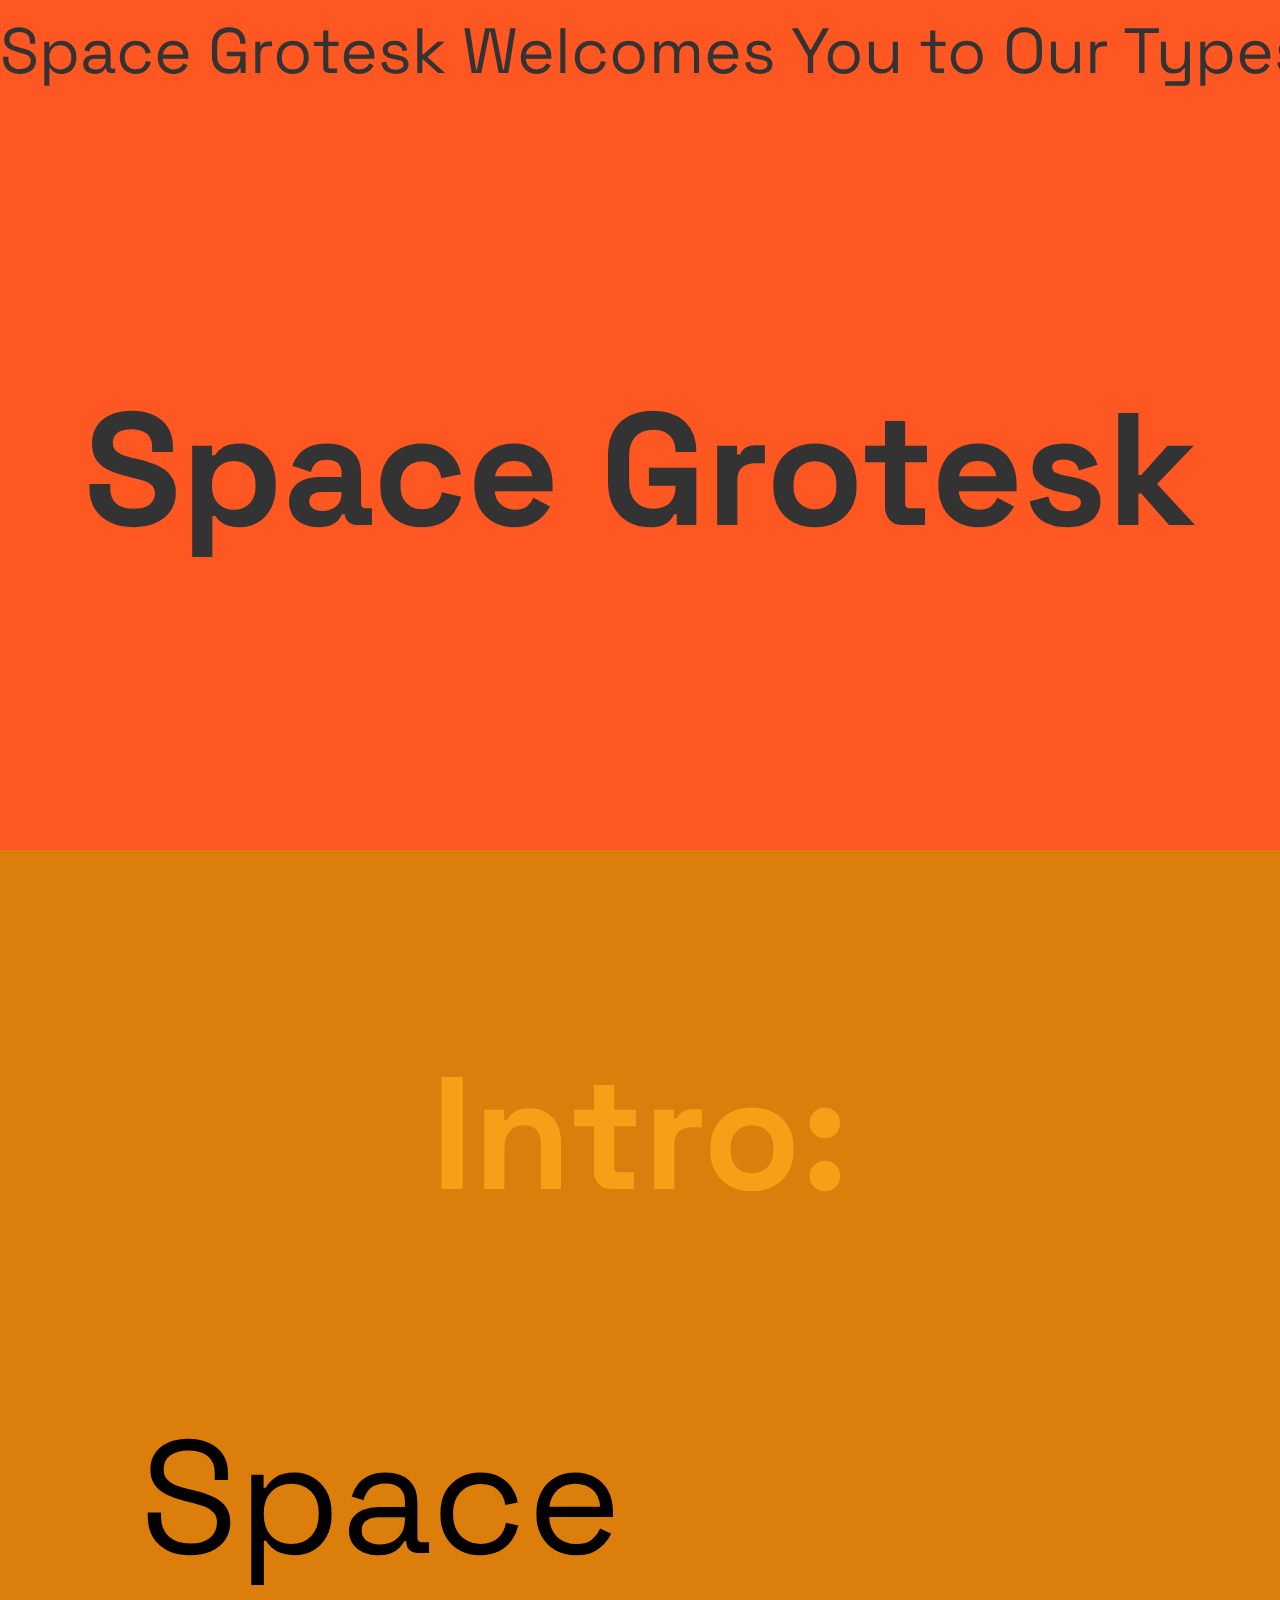
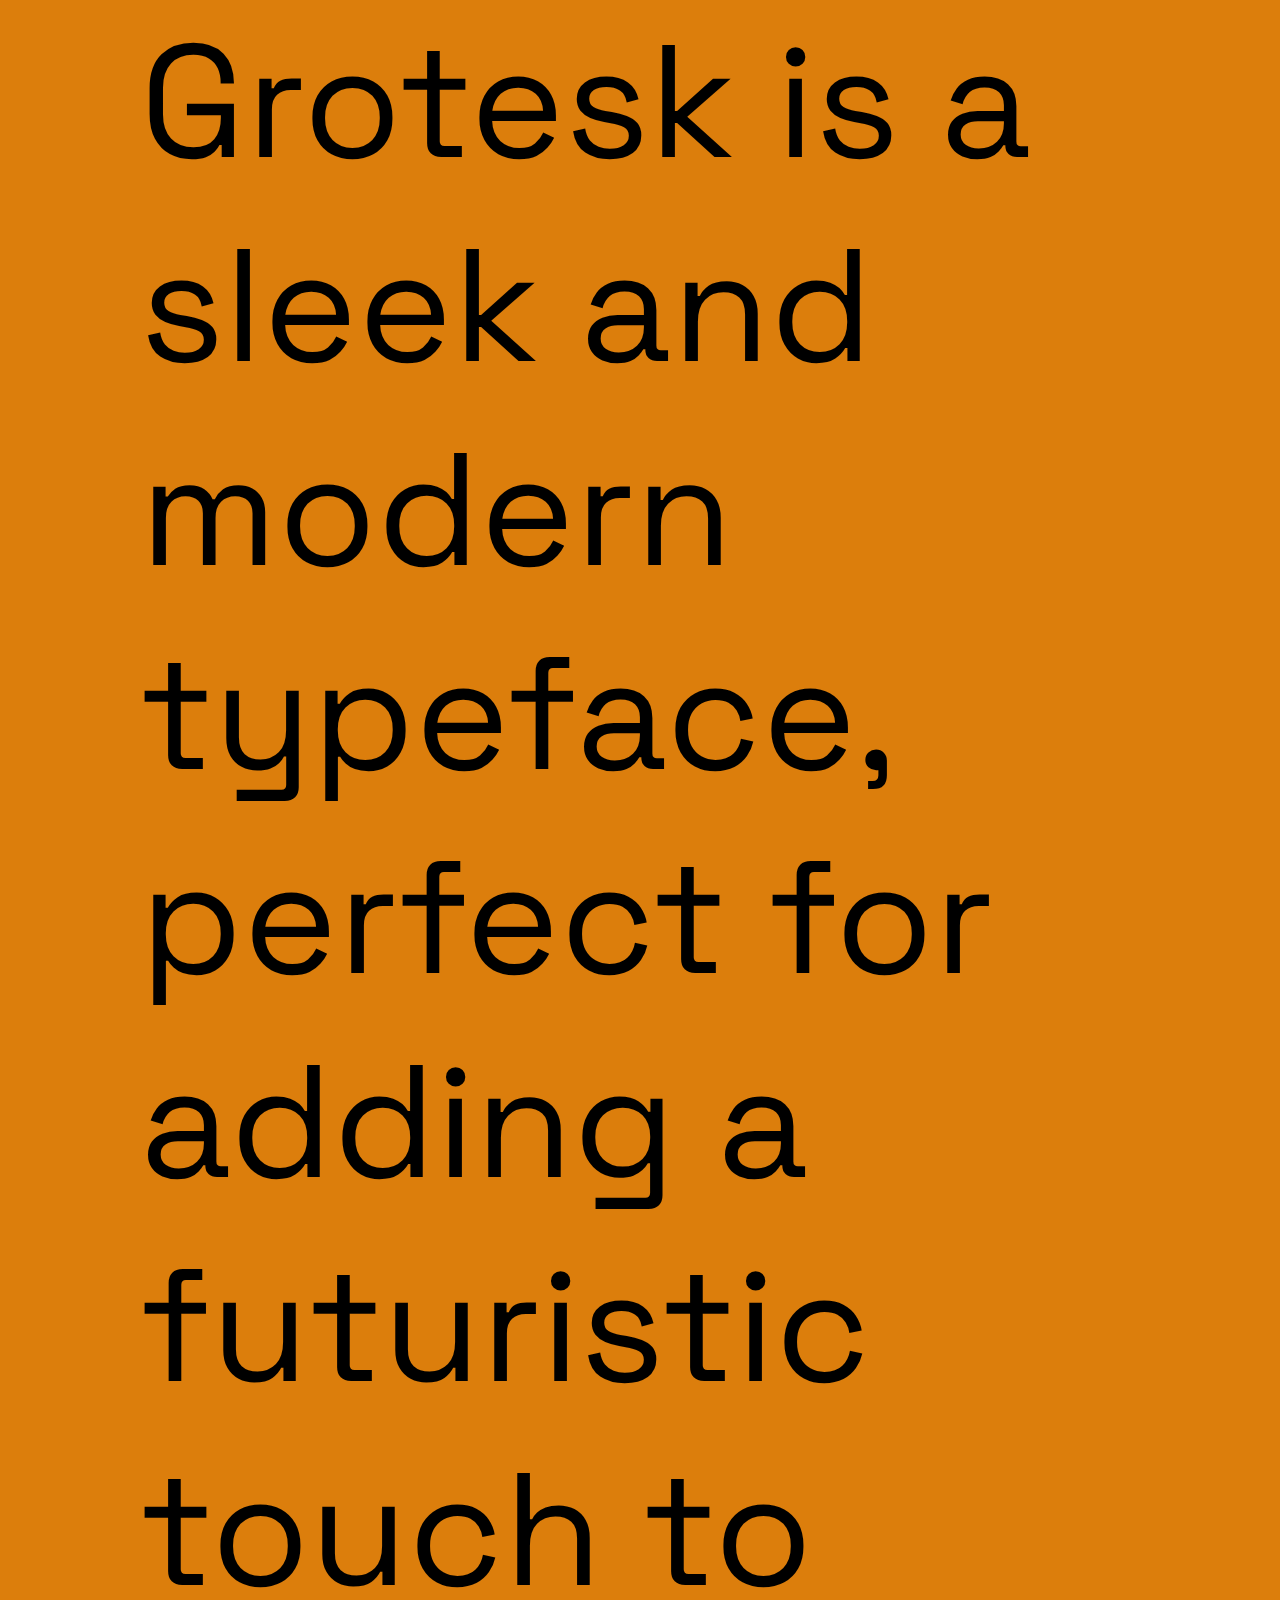
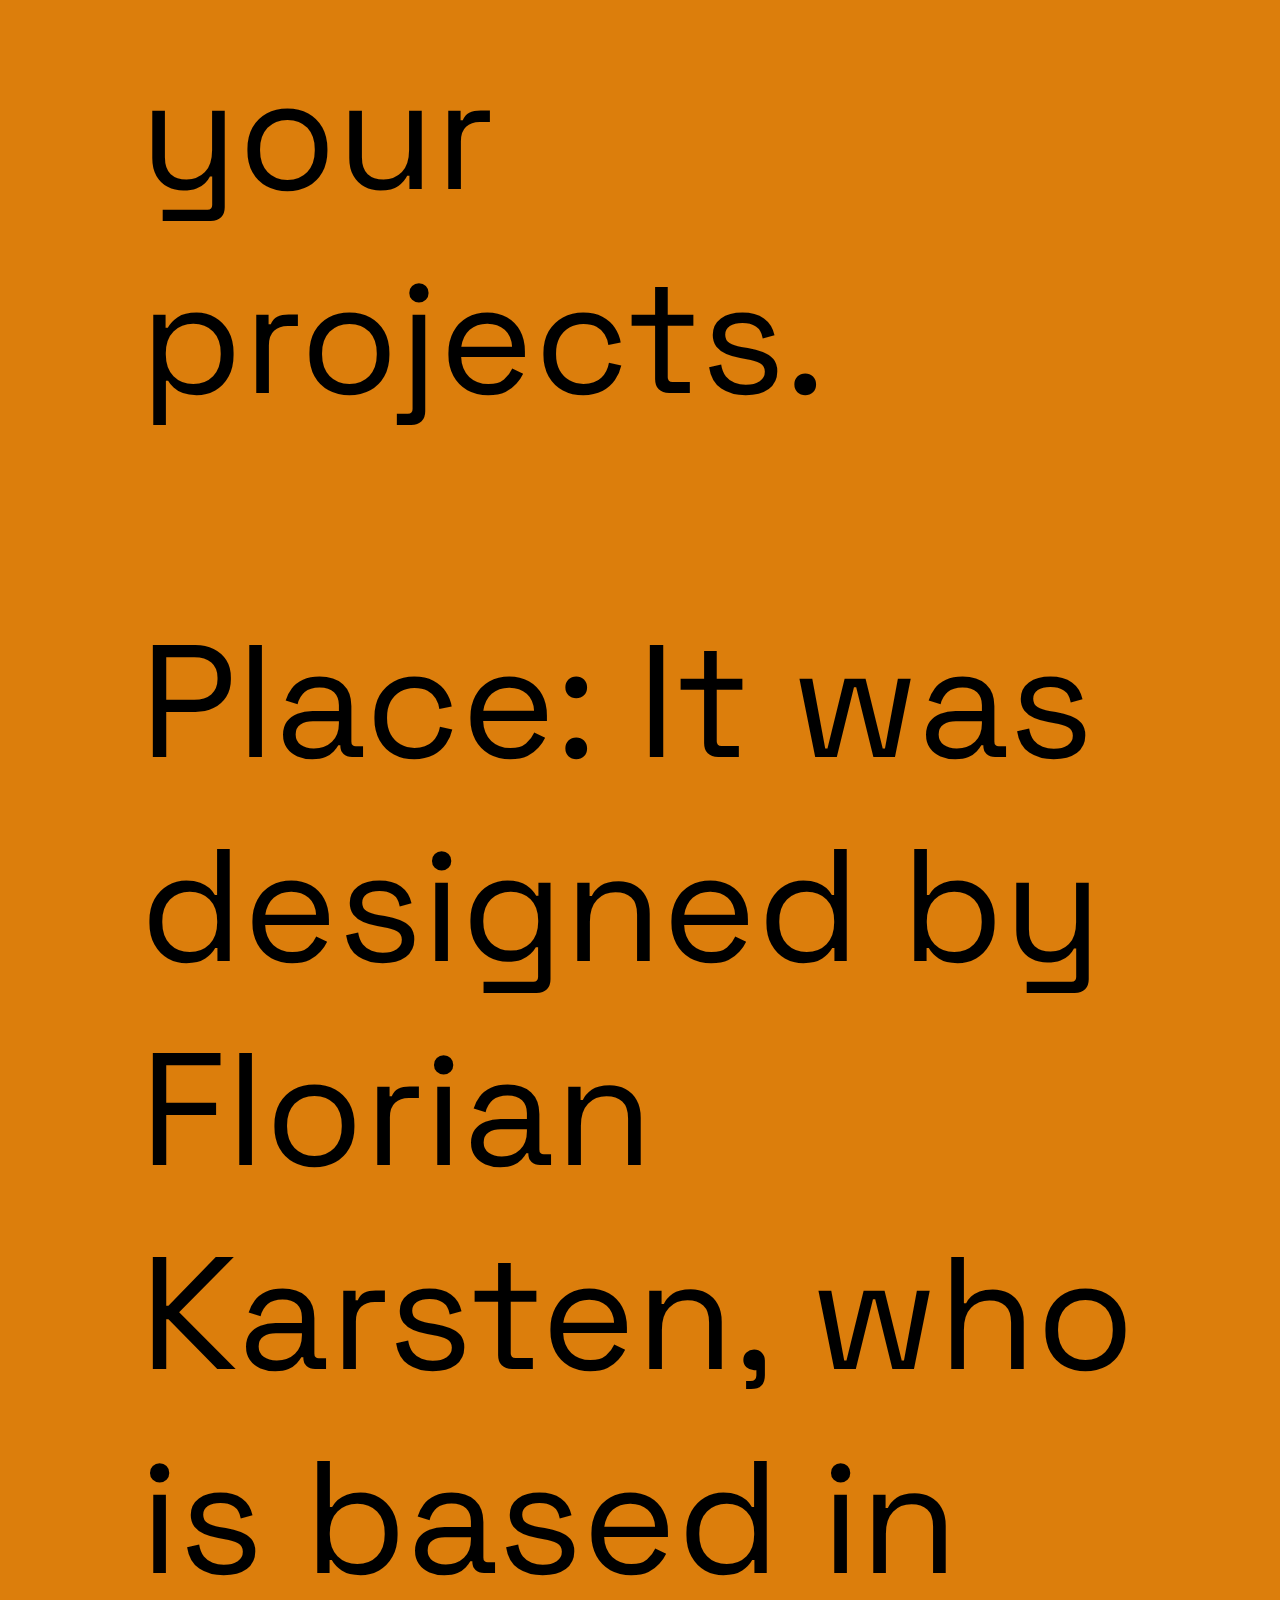
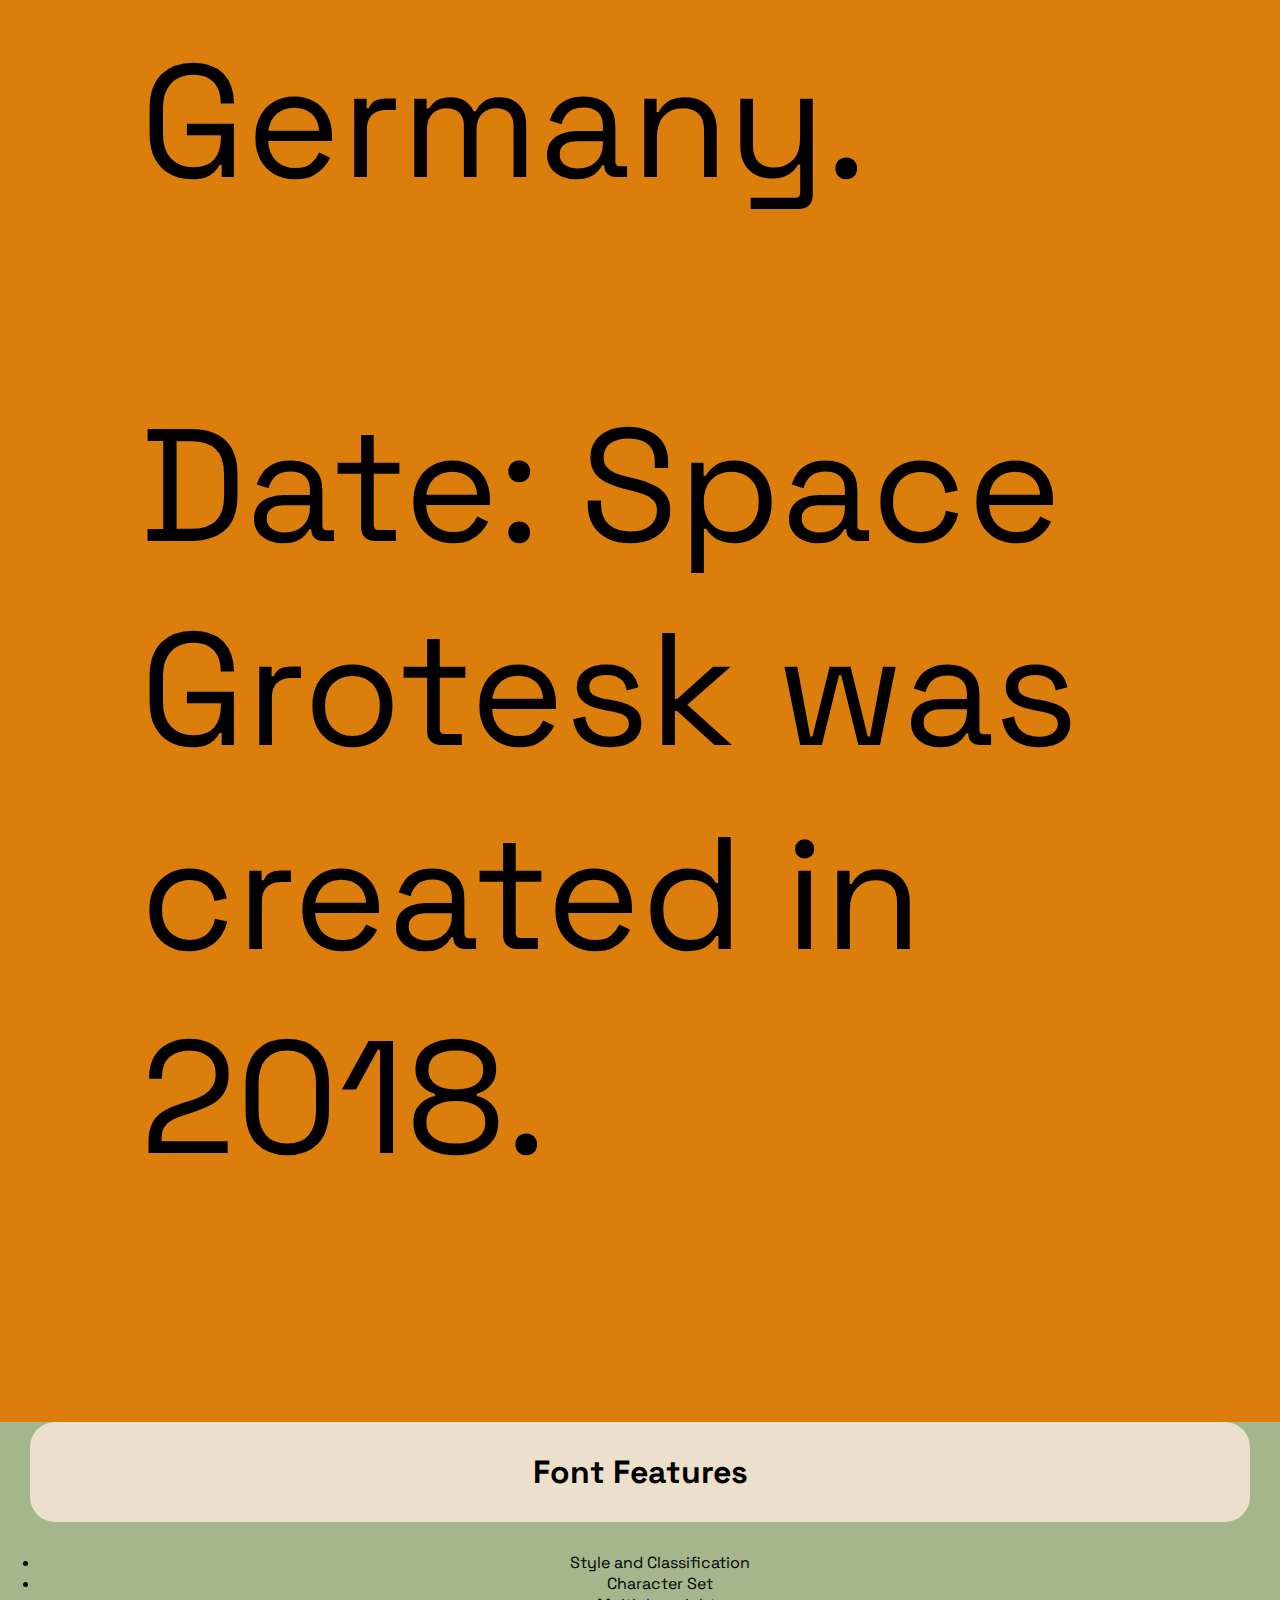
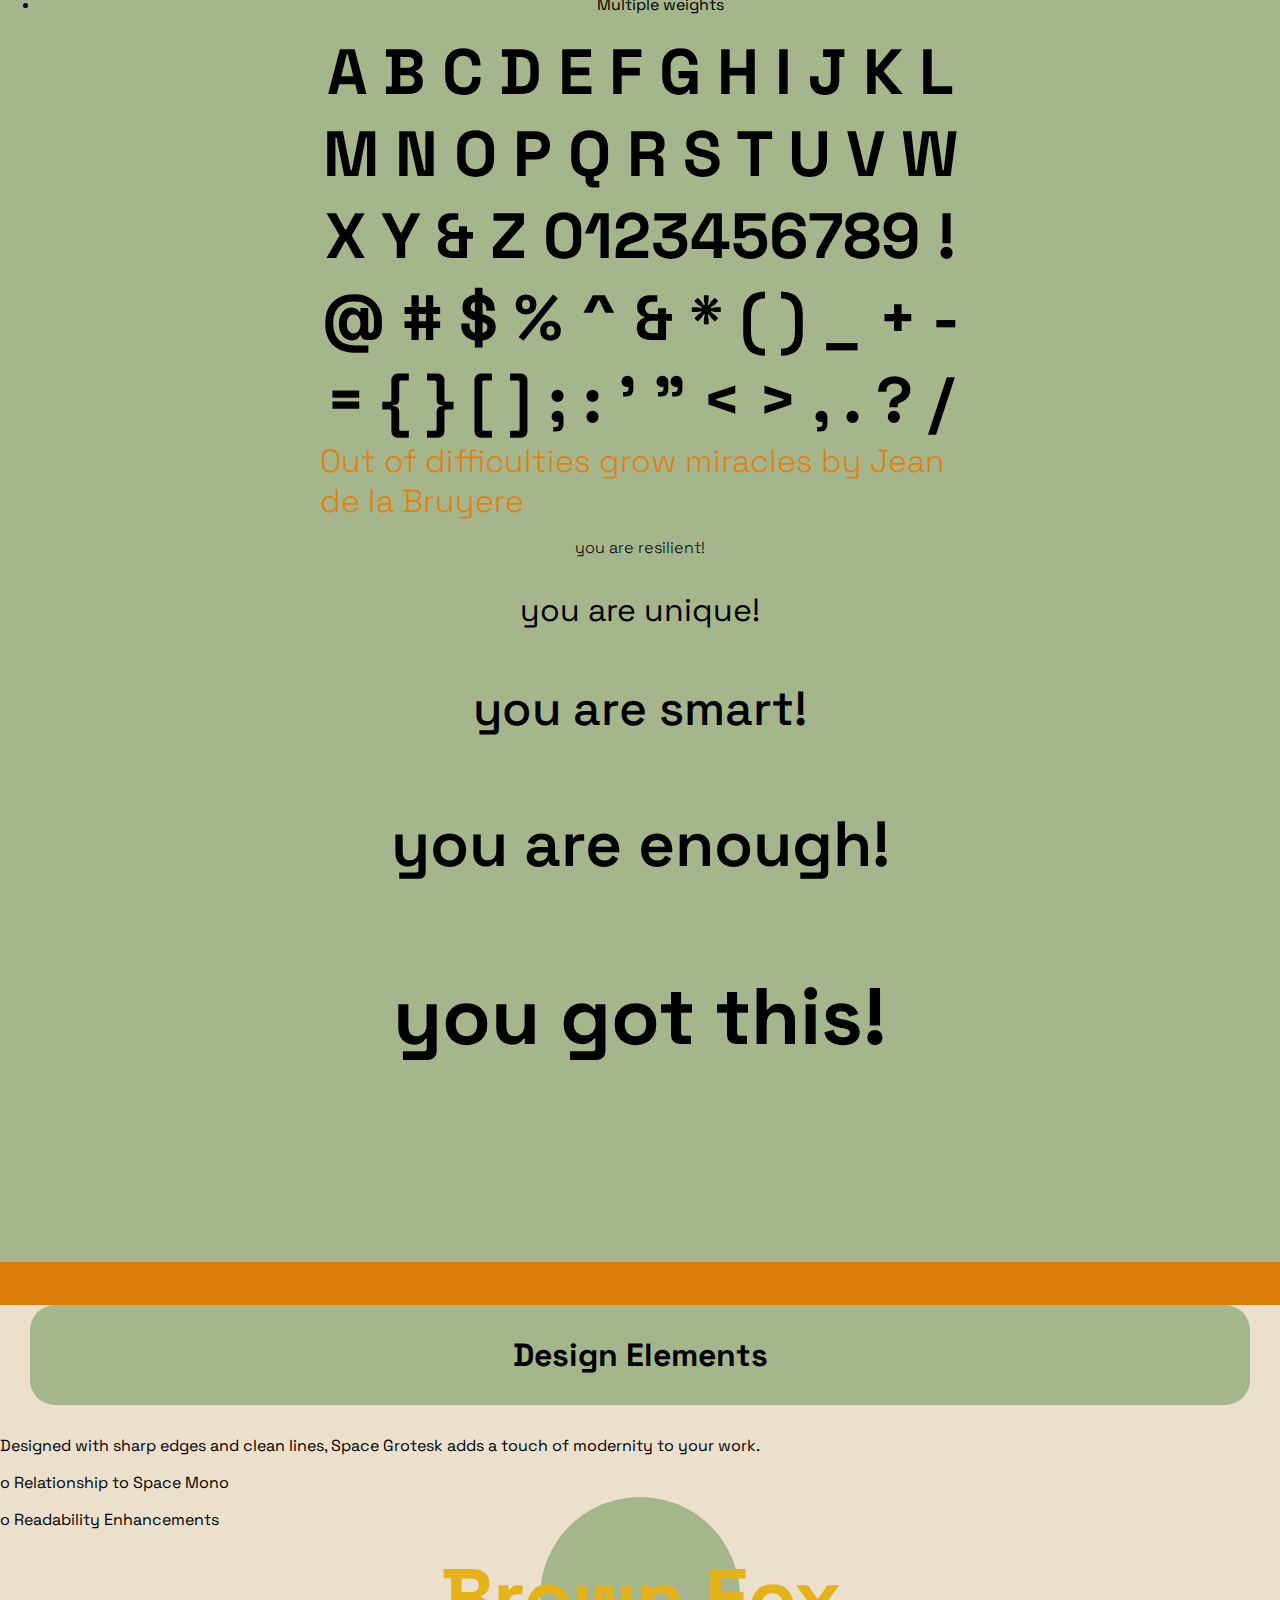
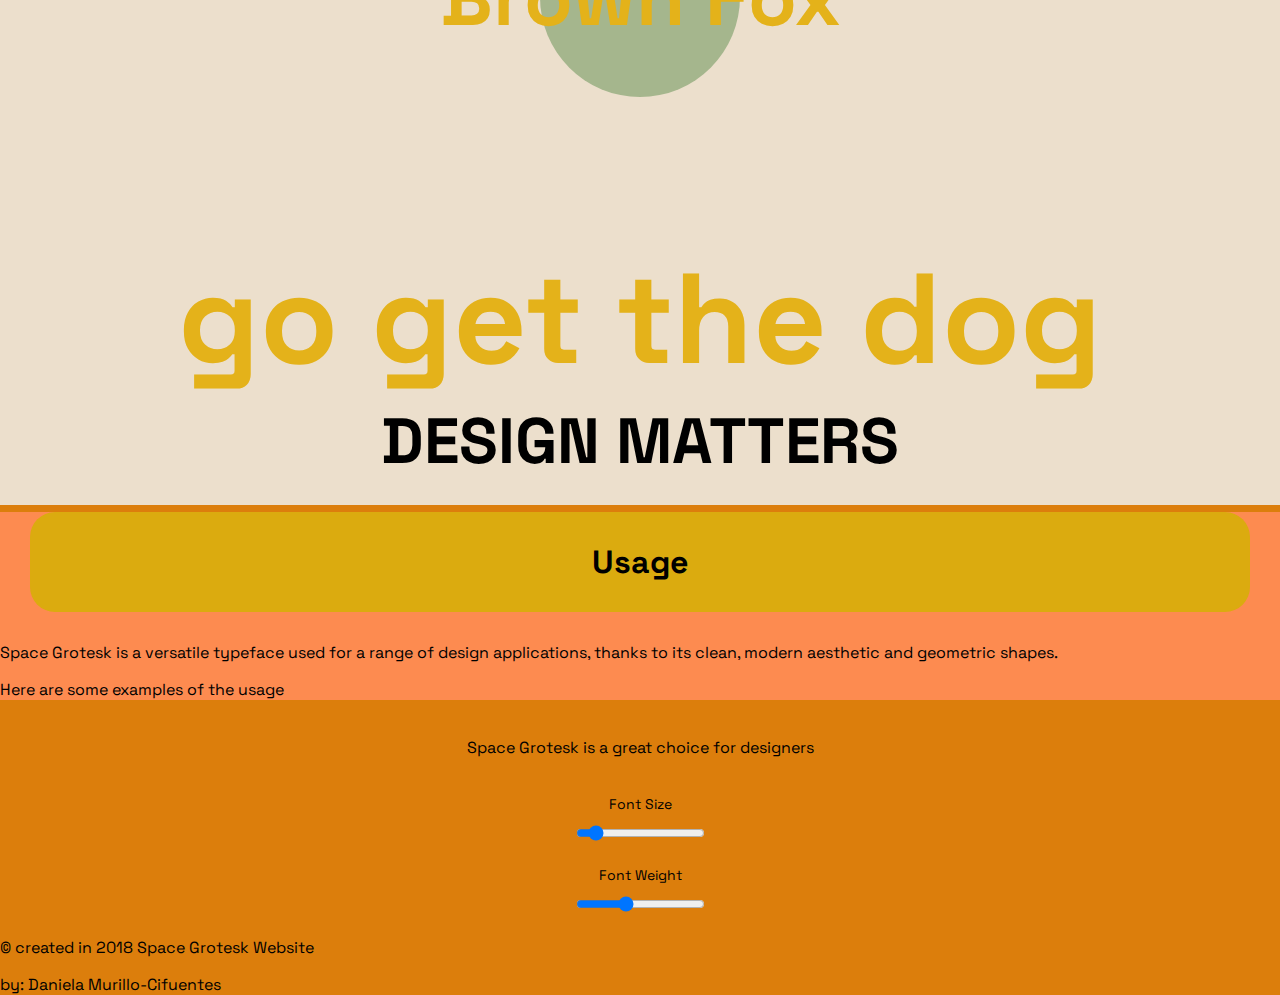
==== index.html @ d5c1c7e8 "Rename  index.html to index.html" ====
<!DOCTYPE html>
<html>
    <head>
        <link rel="preconnect" href="https://fonts.googleapis.com">
        <link rel="preconnect" href="https://fonts.gstatic.com" crossorigin>
        <link href="https://fonts.googleapis.com/css2?family=Space+Grotesk:wght@300..700&display=swap" rel="stylesheet">
        
        <link rel="stylesheet" href="website space grotesk.css">

        <title>Space Grotesk Website</title>
    </head>

    <body>
            <header class="scrolling-banner">
                <div class="scrolling-text"> Space Grotesk Welcomes You to Our Typespecimen!</div>
              </header>
              <script src="script.js"></script>
            </div>
            <div class="text-container">
                <div class="animated-text">
                    <p>Space Grotesk</p>
                </div>
            </div>


        

                   
              <main>
                <div class="section intro">
                    <h1>Intro:</h1>
                    <p>Space Grotesk is a sleek and modern typeface, perfect for adding a futuristic touch to your projects.</p>
                     <p>Place: It was designed by Florian Karsten, who is based in Germany.</p>
                           <p>Date: Space Grotesk was created in 2018.</p>
              </main>
              
              <div class="section features">
                <h2>Font Features</h2>
                <ul>
            <li>   Style and Classification</li>
                    <li>   Character Set</li>
                    <li>Multiple weights</li>
                </ul>
                  
                <div class="text">
                    A B C D E F G H I J K L M N O P Q R S T U V W X Y & Z 0123456789
                   ! @ # $ % ^ & * ( ) _ + - = { } [ ] ; : ' " < > , . ? /</div>
                <p class="miracle-text">Out of difficulties grow miracles by Jean de la Bruyere</p>

                <p class="weight-300">you are resilient!</p>
                <p class="weight-400">you are unique!</p>
                <p class="weight-500">you are smart!</p>
                <p class="weight-600">you are enough!</p>
                <p class="weight-700">you got this!</p>
            </p>
            <div class="text-morphing">
              <span class="word">Sleek</span>
              <span class="word">Modern</span>
              <span class="word">Adaptable</span>
            </div>


                <div class="section design">
                    <h3>Design Elements</h3>
                    <p>Designed with sharp edges and clean lines, Space Grotesk adds a touch of modernity to your work.</p>
                <p>o    Relationship to Space Mono</p>
                    <p>  o Readability Enhancements</p>
                    <div class="container">
                        <div class="circle"></div>
                        <h1 class="glitch-text">Brown Fox</h1>
                      </div>
                      <div class="hero">
                        <h4>Beauty & Strength Comes From Within</h4> 

                        <div class="font-anatomy">
                          <div class="letter-container">
                            <span class="letter">go get the dog</span>
                            <span class="label baseline">Baseline</span>
                            <span class="label x-height">x-Height</span>
                            <span class="label ascender">Ascender</span>
                            <span class="label descender">Descender</span>
                          </div>
                          <div class="color-contrast">
                            <p class="text">Design Matters</p>
                            </div>



                <div class="section usage">
                    <h5>Usage</h5>
                   <div class="paragraph">
                    <p>Space Grotesk is a versatile typeface used for a range of design applications, thanks to its clean, modern aesthetic and geometric shapes.</p></div> 
                    <p>Here are some examples of the usage </p></div>
                    <h6 id="text">Space Grotesk is a great choice for designers</h6>

  <div class="slider-container">
    <div class="slider-label">Font Size</div>
    <input id="size-slider" type="range" min="12" max="48" value="16" />
  </div>

  <div class="slider-container">
    <div class="slider-label">Font Weight</div>
    <input id="weight-slider" type="range" min="100" max="900" step="100" value="400" />
  </div>

  <script>
    const textElement = document.getElementById('text');
    const sizeSlider = document.getElementById('size-slider');
    const weightSlider = document.getElementById('weight-slider');

    sizeSlider.addEventListener('input', () => {
      textElement.style.fontSize = `${sizeSlider.value}px`;
    });

    weightSlider.addEventListener('input', () => {
      textElement.style.fontWeight = weightSlider.value;
    });
  </script>
                   
                      

             
                



























                
            <footer>
                <p>© created in 2018 Space Grotesk Website</p>
                <p> by: Daniela Murillo-Cifuentes</p>
            </footer>
                    
                


        </body>
</html>
---- website space grotesk.css ----
/* Container styling */
.banner-container {
  width: 800%; /* Set the fixed width of the container here */
  max-width: 600px; /* Maximum width to ensure it stays within a reasonable size */
  overflow: hidden;
  border: 2px solid #600d0d;
  border-radius: 8px;
  background-color: #A5B68D; /* Outer background color */

}


.scrolling-banner {
  width: 100%;
  height: 10vh;
 align-items: center;
 position: relative;
 transform: ;
 translateY(-50%);
  overflow: hidden;
  background-color: #ff5722; /* Outer background color */
  color: #333;
  white-space: nowrap;
}


.scrolling-text {
  font-family: 'space grotesk', sans-serif;
  display: inline-block;
  padding: 10px 0;
  font-size: 4em;
  animation: scroll 10s linear infinite;
}

@keyframes scroll {
  from {
    transform: translateX(100%);
  }
  to {
    transform: translateX(-100%);
  }
}

.text-container {
  background-color: #ff5722; /* Deep orange background for the inner box */
  padding: 20px 40px;
  position: relative;
  display: flex;
  justify-content: center;
  font-family: 'space grotesk', sans-serif;
  color: black;
  font-weight: bold;
 position: relative;
  top: 35%;
 transform: ;
 translateY(-50%);
  align-items: center;
  height: 80vh;
}


.animated-text {
  color: #333;
  font-size: 10em;
  animation: growAndMove 3s ease-in-out infinite alternate;
}

@keyframes growAndMove {
  0% {
    font-size: 10em;
    transform: translateX(0);
  }
  100% {
    font-size: 60px;
    transform: translateX(100px);
  }
}










/* Text styling */
h1{
  height: 1%;
  margin: auto;
  font-family: 'Space Grotesk', sans-serif; /* Ensure you load the font externally */
  font-size: 2em;
  color: rgb(249, 159, 23);
  text-align: center;
}
body{
  font-family: "Space Grotesk", sans-serif;
  margin: 0;
  padding: 0;
  background-color: rgb(220, 126, 12);
}
p{
  text-align: left;
  font-size: px;
}
main{
  background-color: FBB03B;
  padding: 2em;
  border-radius: 0px;
  min-width: 500px;
  max-width: 1000px;
  margin: auto;
      font-family: "Space Grotesk", sans-serif;
  
  }
  
  
  .intro{
  font-size: 10em;
  text-align: center;
  font-weight: 200, 700;
  transition: all .25s ease-in-out; 
  margin-top: 150px;
  
  }

  .intro h1{
    font-size: 1em;
    
    }
  
  
  .intro:hover{
  font-weight: 900;
  color: rgb(219, 171, 15);
  
  }

  .features {
    background-color: rgb(165, 182, 141);
    height: 90em;
  }
  h2{
    padding: 30px;
    max-width: auto;
    margin: 30px;
    text-align: center;
    background-color: rgb(236, 223,204);
    border-radius: 25px;
    font-family: 'Space Grotesk', sans-serif; /* Ensure you load the font externally */
  font-size: 2em;
  }
  li{
   text-align: center;
  }

  .text {
    margin: auto;
    max-width: 50%;
    font-size: 48px;
    text-transform: uppercase; /* Start with uppercase letters */
    transition: text-transform 0.3s ease; /* Smooth transition */
  }
  
  .text:hover {
    text-transform: lowercase; /* Change to lowercase on hover */
  }

 .br{
  font-size: 2em;
  text-align: center;
 }
  

   /* Keyframes for weight and opacity change */
   @keyframes fadeInOutBold {
    0% {
      font-weight: 300; /* Start in light */
      opacity: 1;       /* Fully visible */
    }
    50% {
      font-weight: 700; /* Transition to bold */
      opacity: 1;       /* Still visible */
    }
    75% {
      font-weight: 700; /* Bold */
      opacity: 0;       /* Fully transparent */
    }
    100% {
      font-weight: 300; /* Reset to light */
      opacity: 1;       /* Fully visible again */
    }
  }

  /* Style for the animated text */
  .miracle-text {
    margin: auto;
    max-width: 50%;
    font-family: 'Space Grotesk', sans-serif;
    color: #e4800d;
    font-weight: 300; /* Initial weight (light) */
    font-size: 2rem;  /* Adjust font size as needed */
    animation: fadeInOutBold 5s infinite; /* 5-second looping animation */
  }
  .p{
  font-family: 'Space Grotesk', sans-serif;
  margin-top: 50px;
}
.weight-300 {
  font-weight: 300;
  text-align: center;
  font-size: 1em
}
.weight-400 {
  font-weight: 400;
  text-align: center;
  font-size: 2em;
}
.weight-500 {
  font-weight: 500;
  text-align: center;
  font-size: 3em;
}
.weight-600 {
  font-weight: 600;
  text-align: center;
  font-size: 4em;
}
.weight-700 {
  font-weight: 700;
  text-align: center;
  font-size: 5em;
}
.text-morphing {
  position: relative;
  font-size: 4rem;
  font-weight: bold;
  text-align: center;
  overflow: hidden;
  height: 2em; /* Ensures smooth animation */
}

/* Words Styling */
.word {
  position: absolute;
  opacity: 0;
  transform: translateY(20px); /* Slide in from below */
  animation: morph 9s linear infinite;
}

.word:nth-child(1) {
  animation-delay: 0s;
}
.word:nth-child(2) {
  animation-delay: 3s;
}
.word:nth-child(3) {
  animation-delay: 6s;
}

/* Animation Keyframes */
@keyframes morph {
  0% {
    opacity: 0;
    transform: translateY(20px);
  }
  10% {
    opacity: 1;
    transform: translateY(0);
  }
  30% {
    opacity: 1;
    transform: translateY(0);
  }
  40% {
    opacity: 0;
    transform: translateY(-20px); /* Slide out upward */
  }
  100% {
    opacity: 0;
    transform: translateY(-20px);
  }
}
   








  .design {
    background-color: rgb(236, 223,204);
    height: 50em;
    text-align: center;

  }
  h3{
    padding: 30px;
    max-width: auto;
    margin: 30px;
    background-color: #A5B68D;
    border-radius: 25px;
    font-family: 'Space Grotesk', sans-serif;
    font-size: 2em;
  }
  /* Container for the effect */
.container {
  position: relative;
  display: flex;
  justify-content: center;
  align-items: center;
}
  /* Glitch text styling */
.glitch-text {
  font-size: 5em;
  color: rgb(228, 178, 26);
  font-family: 'space grotesk', sans-serif;
  position: relative;
  animation: glitch 1s infinite;
  z-index: 1;
}

/* Circle effect */
.circle {
  position: absolute;
  width: 200px;
  height: 200px;
  border-radius: 50%;
  background-color: #A5B68D;
  animation: openClose 3s infinite;
  
}

/* Glitch animation */
@keyframes glitch {
  0% {
    transform: translate(0);
    clip-path: inset(0);
  }
  20% {
    transform: translate(-5px, -5px);
    clip-path: inset(10% 0 0 0);
  }
  40% {
    transform: translate(5px, 5px);
    clip-path: inset(0 0 10% 0);
  }
  60% {
    transform: translate(-5px, 5px);
    clip-path: inset(0 10% 0 0);
  }
  80% {
    transform: translate(5px, -5px);
    clip-path: inset(0 0 0 10%);
  }
  100% {
    transform: translate(0);
    clip-path: inset(0);
  }
}

/* Circle open/close animation */
@keyframes openClose {
  0%, 100% {
    width: 0;
    height: 0;
  }
  50% {
    width: 400px;
    height: 400px;
  }
}

.hero {
  text-align: center;
}

.hero h4 {
  font-size: 3em;
  font-weight: bold;
  letter-spacing: 2px;
  color: #fff;
  animation: glow 2s ease-in-out infinite alternate,
             slideIn 2s ease-out forwards;
  opacity: 0;
}

/* Keyframes for text glow effect */
@keyframes glow {
  0% {
    text-shadow: 0 0 10px #fff, 0 0 20px #fff, 0 0 30px rgb(165, 182, 141),
                 0 0 40px rgb(165, 182, 141), 0 0 50px rgb(165, 182, 141), 0 0 60px rgb(165, 182, 141),
                 0 0 70px rgb(165, 182, 141);
  }
  100% {
    text-shadow: 0 0 5px #fff, 0 0 10px #fff, 0 0 15px #ff00ff,
                 0 0 20px rgb(219, 171, 15), 0 0 25px rgb(219, 171, 15), 0 0 30px rgb(219, 171, 15),
                 0 0 35px #ff00ff;
  }
}

/* Keyframes for sliding text in */
@keyframes slideIn {
  0% {
    opacity: 0;
    transform: translateY(20px);
  }
  100% {
    opacity: 1;
    transform: translateY(0);
  }
}

/* Font Anatomy Container */
.font-anatomy {
  position: relative;
  text-align: center;
}

/* Letter Styling */
.letter-container {
  position: relative;
  font-size: 8rem;
  font-weight: bold;
  display: inline-block;
}

.letter {
  color: rgb(228, 178, 26);
}

/* Labels Styling */
.label {
  position: absolute;
  font-size: 1rem;
  background-color: #000;
  color: #fff;
  padding: 0.2em 0.5em;
  border-radius: 5px;
  opacity: 0;
  animation: label-fade 12s linear infinite;
}

.baseline {
  top: 90%;
  left: 50%;
  transform: translateX(-50%);
  animation-delay: 0s;
}

.x-height {
  top: 50%;
  left: 50%;
  transform: translateX(-50%);
  animation-delay: 2s;
}

.ascender {
  top: 10%;
  left: 50%;
  transform: translateX(-50%);
  animation-delay: 4s;
}

.descender {
  top: 120%;
  left: 50%;
  transform: translateX(-50%);
  animation-delay: 6s;
}

/* Animation Keyframes */
@keyframes label-fade {
  0%, 20% {
    opacity: 0;
  }
  25%, 50% {
    opacity: 1;
  }
  55%, 100% {
    opacity: 0;
  }
}

/* Text Styling */
.color-contrast {
  width: 100%;
  height: 100%;
  display: flex;
  justify-content: center;
  align-items: center;
  animation: background-cycle 12s infinite;
}

.text {
  font-size: 4rem;
  font-weight: bold;
  animation: text-color-cycle 12s infinite;
  text-align: center;
}

/* Background Color Animation */
@keyframes background-cycle {
  0%, 16.6% {
    background-color: #ffffff; /* Light mode */
  }
  16.7%, 33.3% {
    background-color: #121212; /* Dark mode */
  }
  33.4%, 50% {
    background-color: #f4ece3; /* Muted palette: beige */
  }
  50.1%, 66.6% {
    background-color: #0f4c81; /* Muted palette: deep blue */
  }
  66.7%, 83.3% {
    background-color: #d4af37; /* Muted palette: gold */
  }
  83.4%, 100% {
    background-color: #8b0000; /* High contrast: deep red */
  }
}

/* Text Color Animation */
@keyframes text-color-cycle {
  0%, 16.6% {
    color: #121212; /* Dark text on light mode */
  }
  16.7%, 33.3% {
    color: #ffffff; /* Light text on dark mode */
  }
  33.4%, 50% {
    color: #5b504a; /* Brownish text on beige */
  }
  50.1%, 66.6% {
    color: #ffffff; /* Light text on deep blue */
  }
  66.7%, 83.3% {
    color: #000000; /* Dark text on gold */
  }
  83.4%, 100% {
    color: #ffffff; /* Light text on deep red */
  }
}



.usage{
  background-color:rgb(253,139,80)
  
  
  
}
h5{
  padding: 30px;
  max-width: auto;
  margin: 30px;
  background-color:rgb(219, 171, 15);
 
  border-radius: 25px;
  font-family: 'Space Grotesk', sans-serif;
  font-size: 2em;
}

#text {
  font-size: 16px;
  font-weight: 400;
  transition: all 0.3s ease;
}

.slider-container {
  margin: 20px 0;
}

.slider-label {
  font-size: 14px;
  margin-bottom: 10px;
}









  .footer{
    background-color: rgb(91, 70, 70);
    font-size: 5em;
  }
  p{
  }
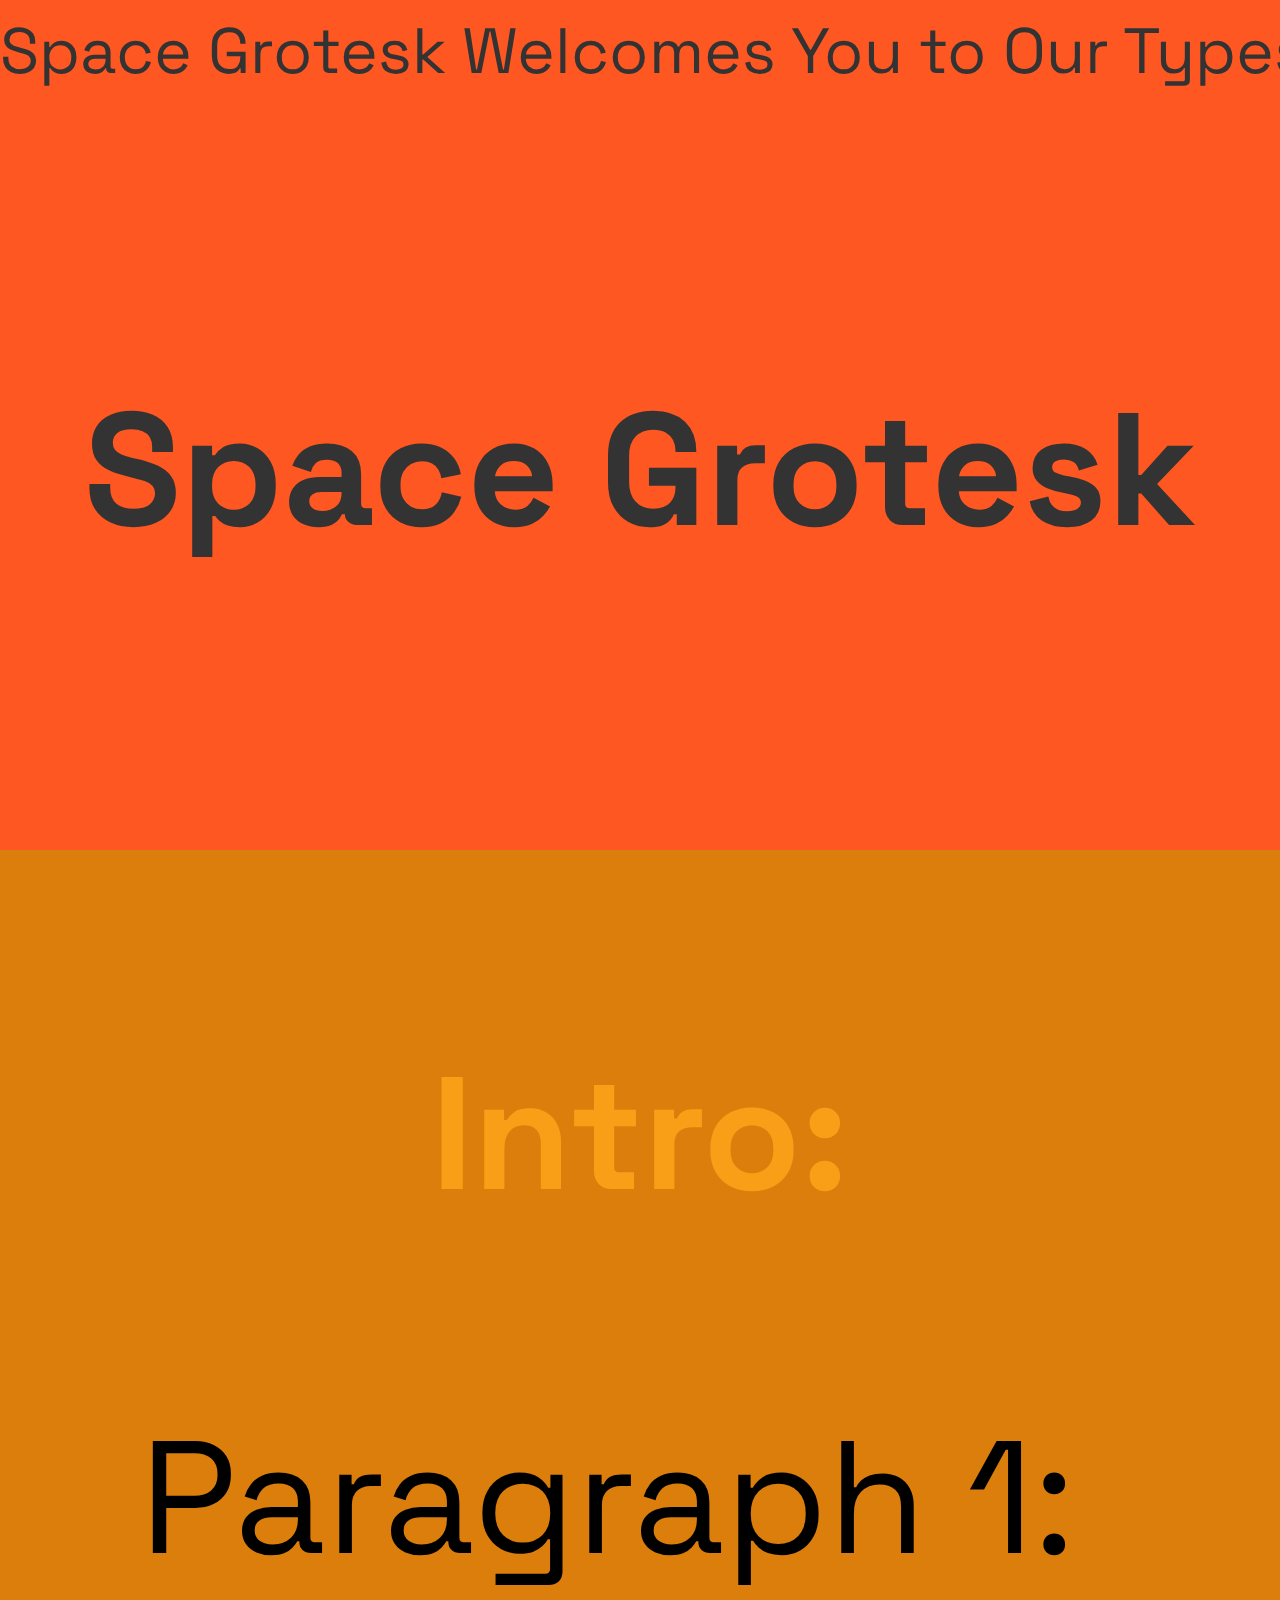
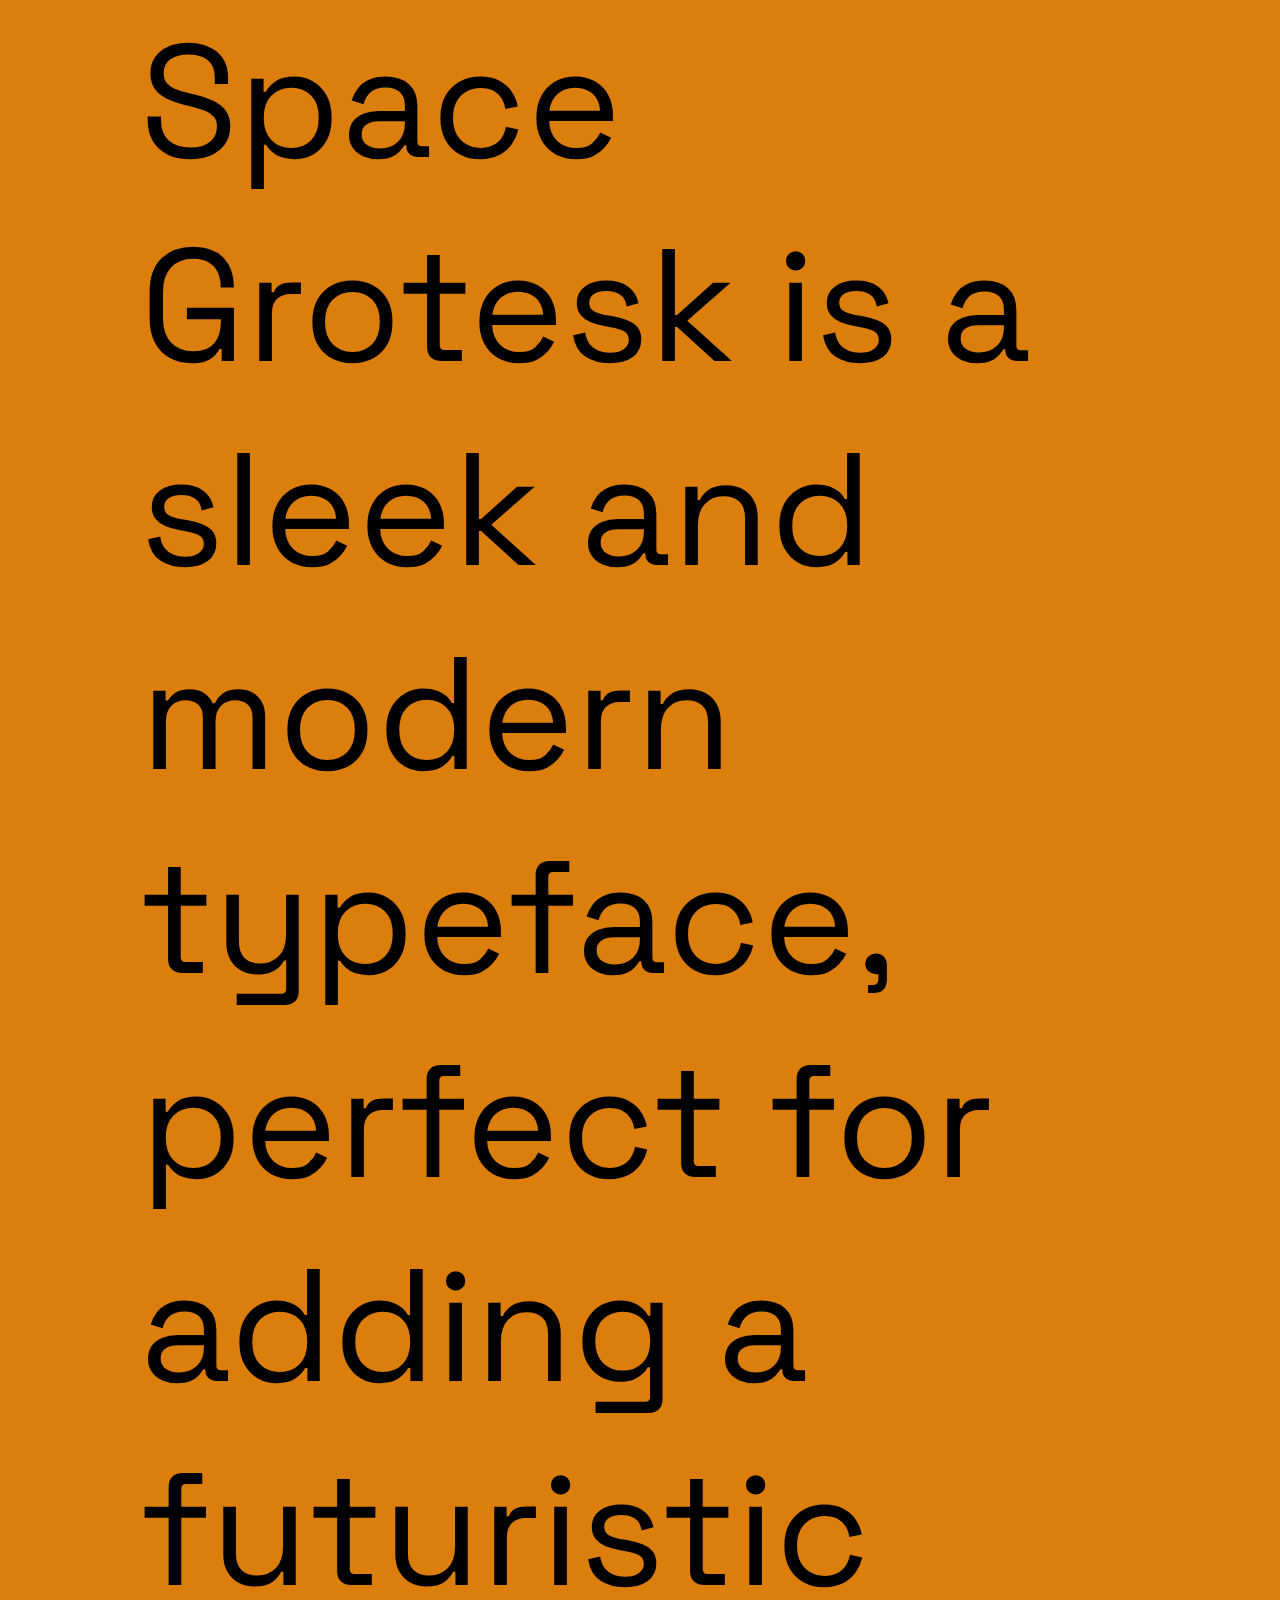
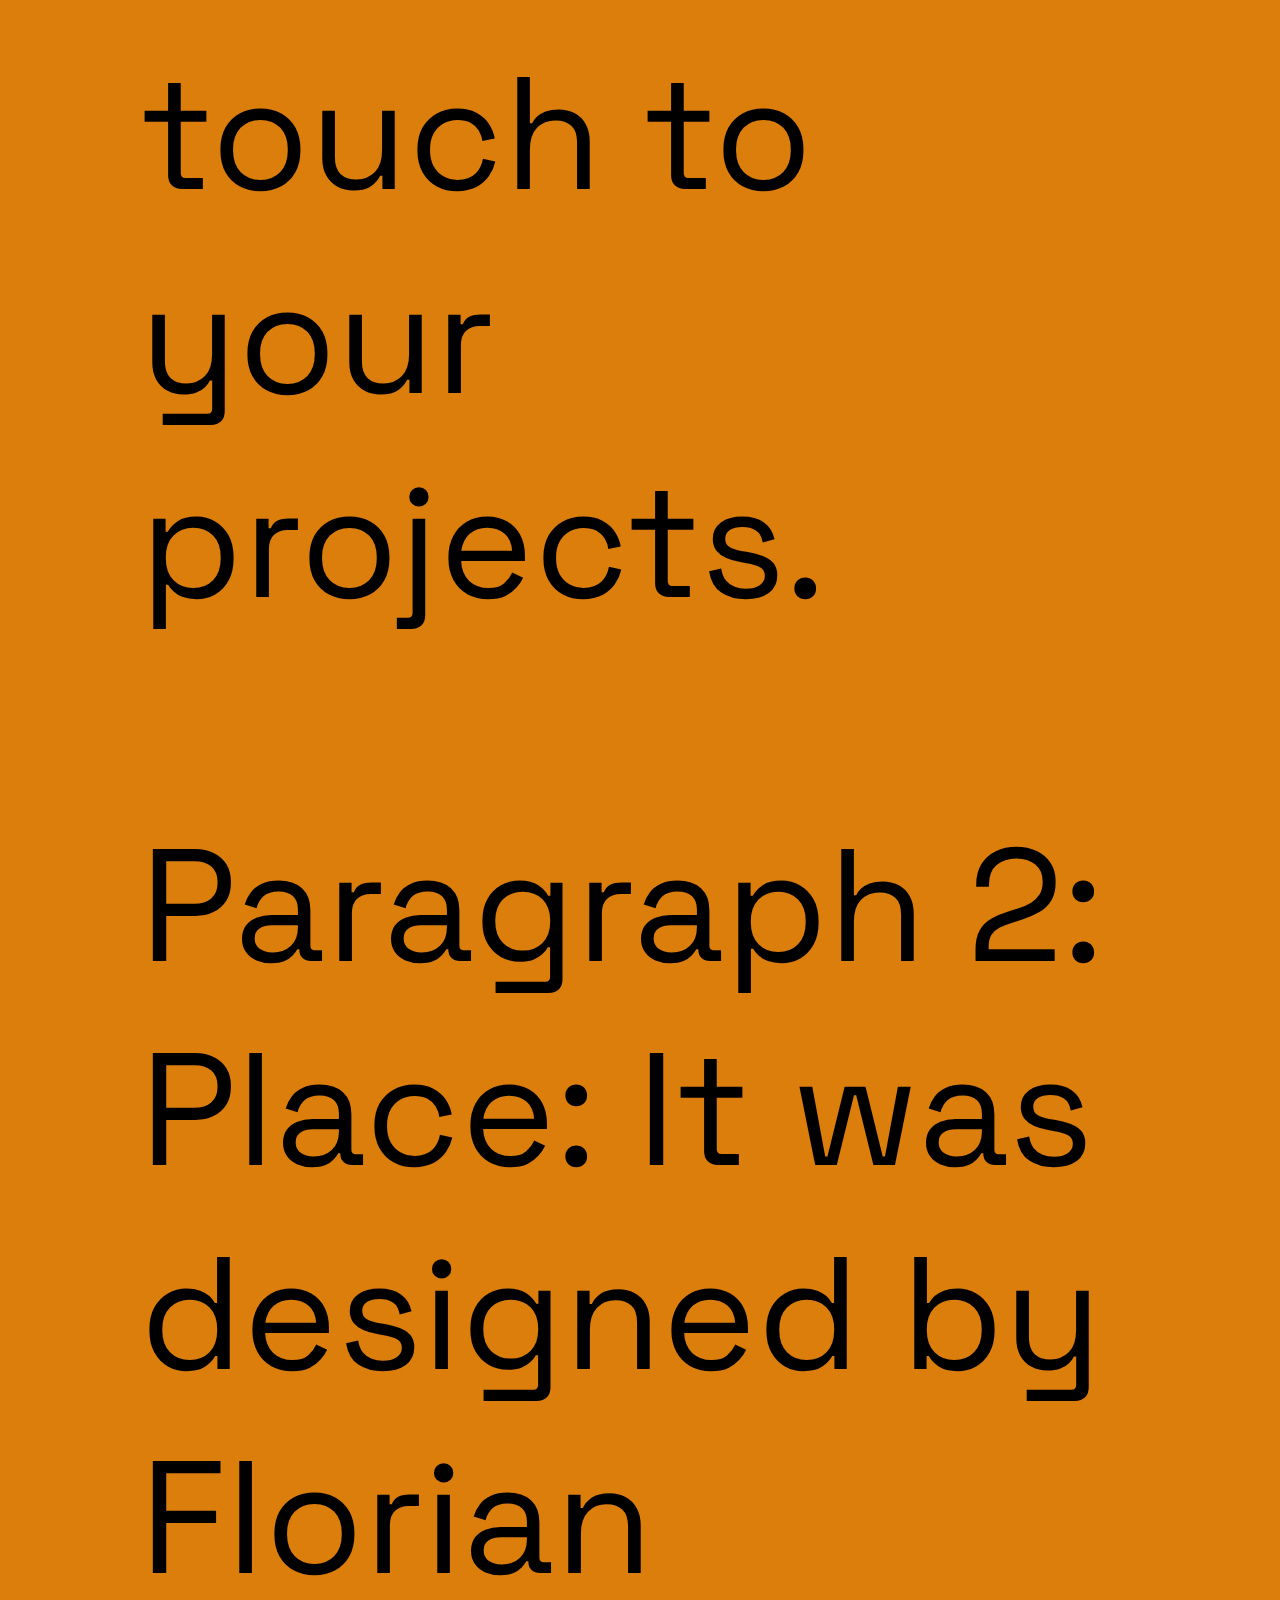
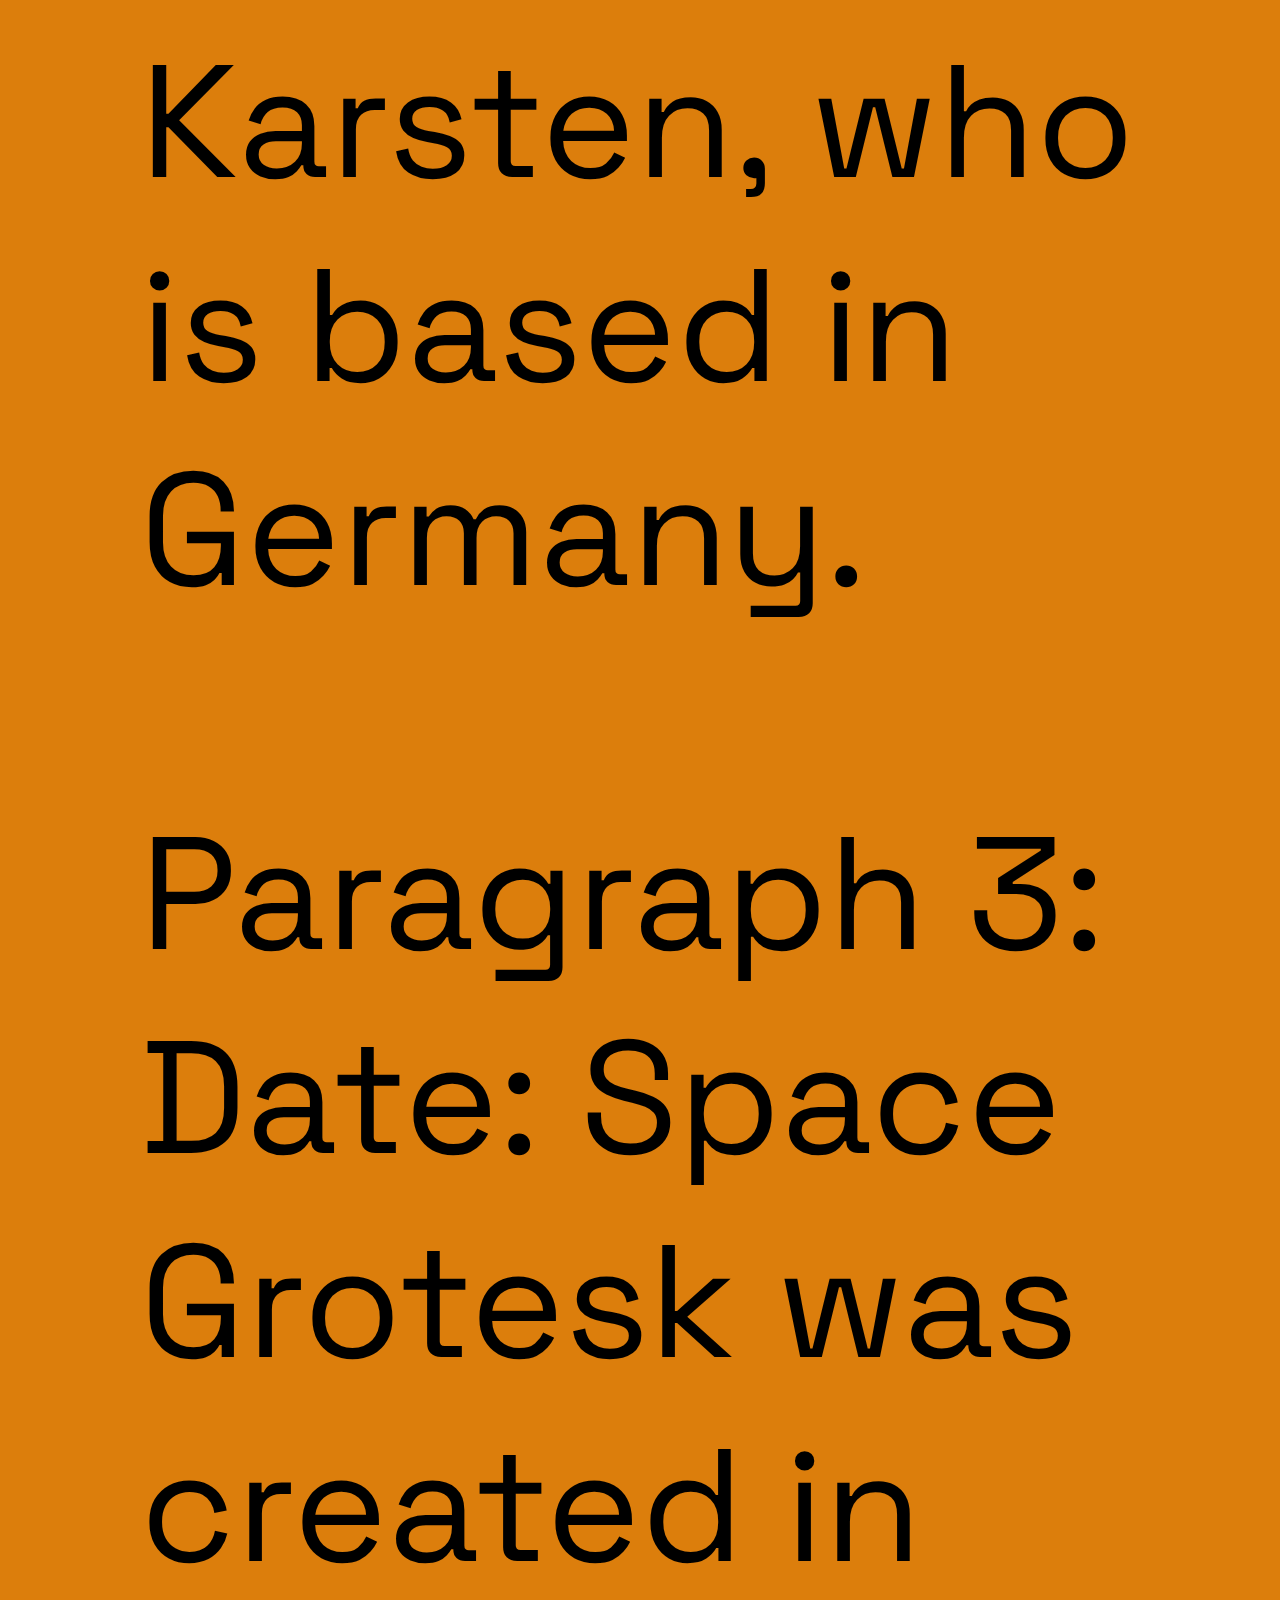
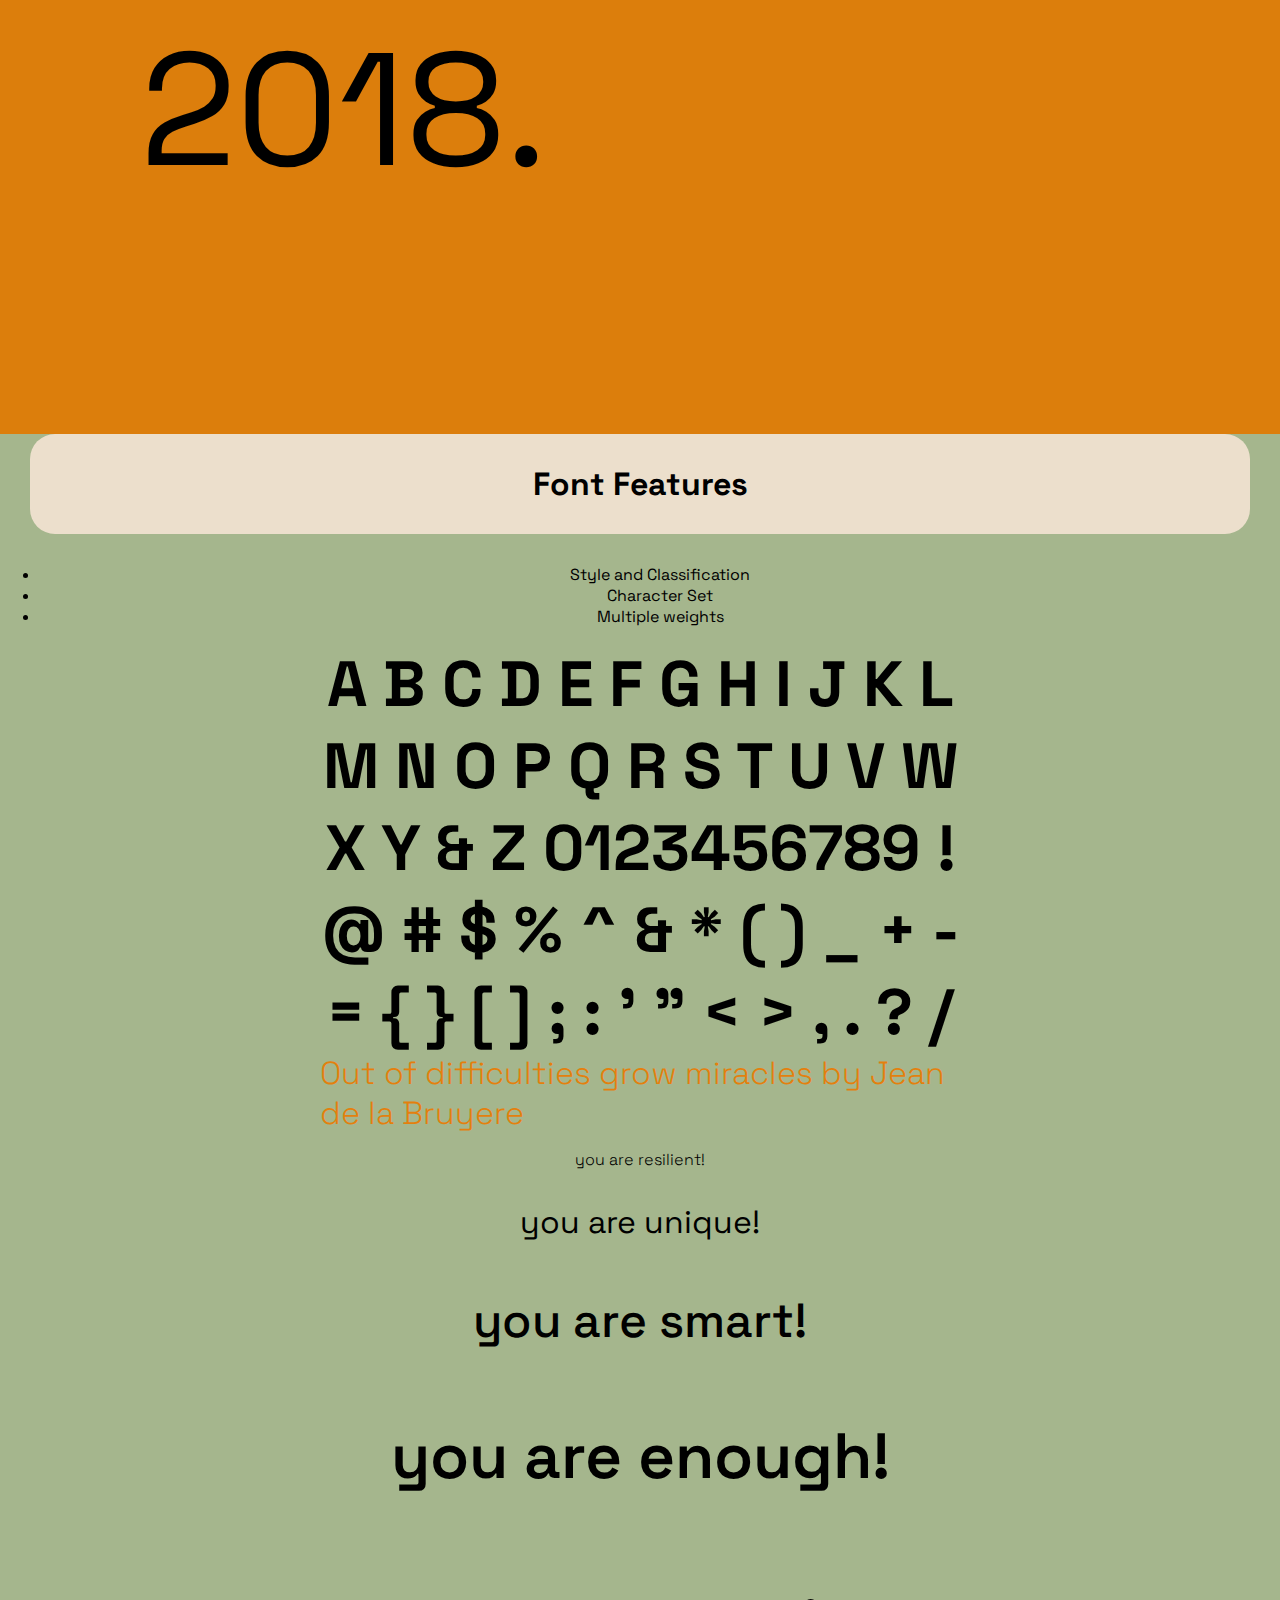
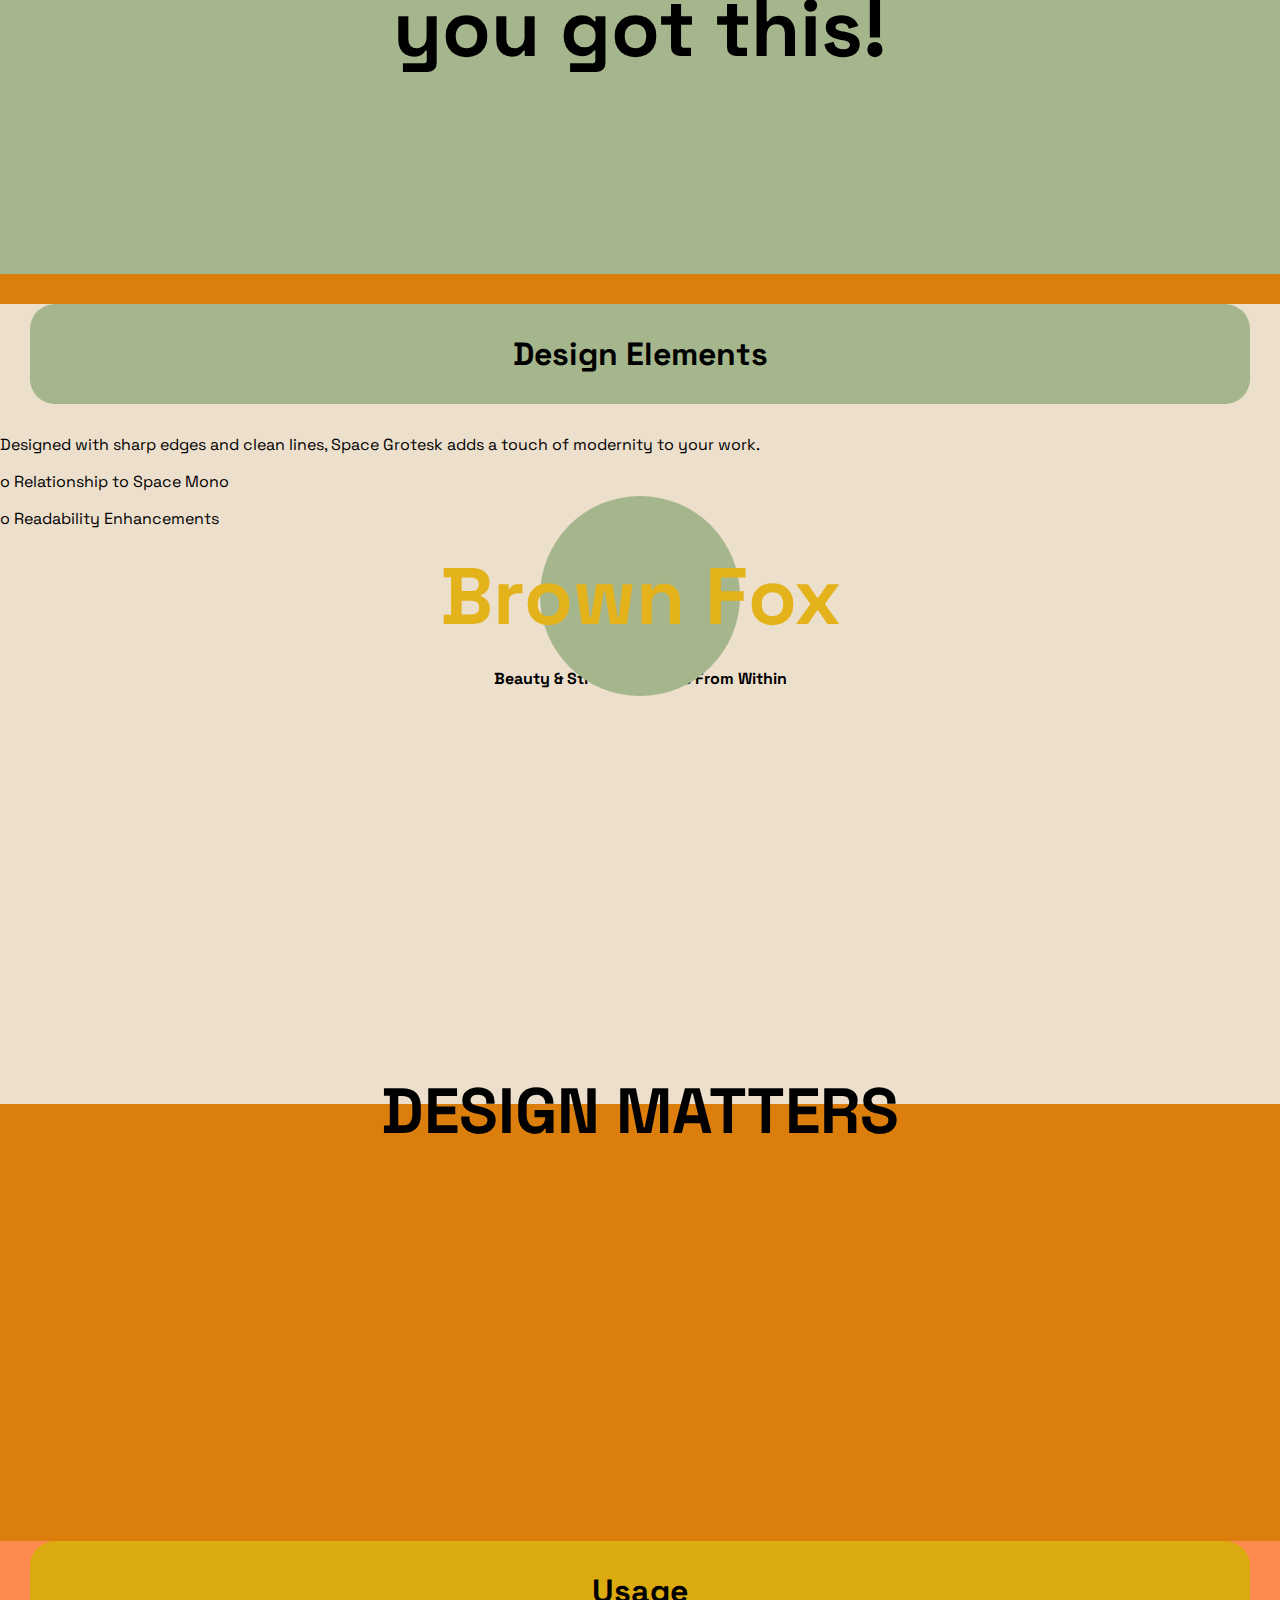
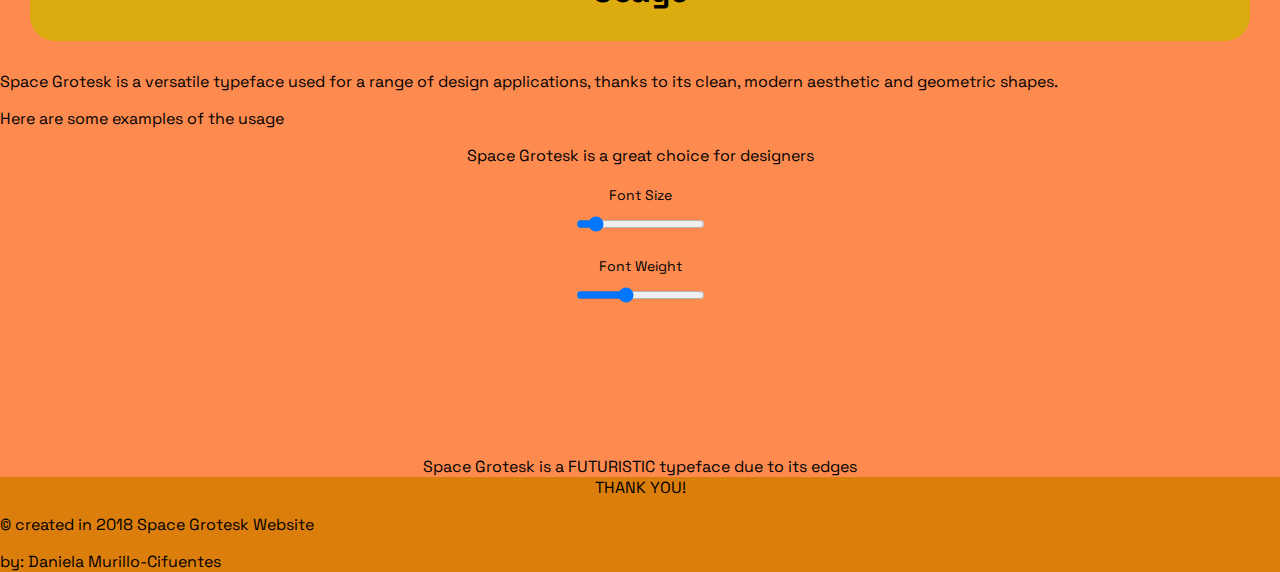
==== commit dd2505a6: "Update index.html" ====
--- a/index.html
+++ b/index.html
@@ -29,18 +29,19 @@
               <main>
                 <div class="section intro">
                     <h1>Intro:</h1>
-                    <p>Space Grotesk is a sleek and modern typeface, perfect for adding a futuristic touch to your projects.</p>
-                     <p>Place: It was designed by Florian Karsten, who is based in Germany.</p>
-                           <p>Date: Space Grotesk was created in 2018.</p>
+                    <p> Paragraph 1: Space Grotesk is a sleek and modern typeface, perfect for adding a futuristic touch to your projects.</p>
+                     <p>Paragraph 2: Place: It was designed by Florian Karsten, who is based in Germany.</p>
+                           <p>Paragraph 3: Date: Space Grotesk was created in 2018.</p>
               </main>
               
               <div class="section features">
                 <h2>Font Features</h2>
                 <ul>
-            <li>   Style and Classification</li>
-                    <li>   Character Set</li>
-                    <li>Multiple weights</li>
+            <li>  Style and Classification</li>
+                    <li>  Character Set</li>
+                    <li> Multiple weights</li>
                 </ul>
+             
                   
                 <div class="text">
                     A B C D E F G H I J K L M N O P Q R S T U V W X Y & Z 0123456789
@@ -52,13 +53,15 @@
                 <p class="weight-500">you are smart!</p>
                 <p class="weight-600">you are enough!</p>
                 <p class="weight-700">you got this!</p>
-            </p>
-            <div class="text-morphing">
+         
+           <!-- <div class="text-morphing">
+            
               <span class="word">Sleek</span>
               <span class="word">Modern</span>
               <span class="word">Adaptable</span>
-            </div>
-
+            
+            </div>-->
+              </div>
 
                 <div class="section design">
                     <h3>Design Elements</h3>
@@ -69,17 +72,11 @@
                         <div class="circle"></div>
                         <h1 class="glitch-text">Brown Fox</h1>
                       </div>
-                      <div class="hero">
+                      <div class="glow-text">
                         <h4>Beauty & Strength Comes From Within</h4> 
-
-                        <div class="font-anatomy">
-                          <div class="letter-container">
-                            <span class="letter">go get the dog</span>
-                            <span class="label baseline">Baseline</span>
-                            <span class="label x-height">x-Height</span>
-                            <span class="label ascender">Ascender</span>
-                            <span class="label descender">Descender</span>
-                          </div>
+                        </div>
+                        
+                        
                           <div class="color-contrast">
                             <p class="text">Design Matters</p>
                             </div>
@@ -90,8 +87,10 @@
                     <h5>Usage</h5>
                    <div class="paragraph">
                     <p>Space Grotesk is a versatile typeface used for a range of design applications, thanks to its clean, modern aesthetic and geometric shapes.</p></div> 
-                    <p>Here are some examples of the usage </p></div>
-                    <h6 id="text">Space Grotesk is a great choice for designers</h6>
+                    <p>Here are some examples of the usage </p>
+               
+                    <div id="text">Space Grotesk is a great choice for designers</div>
+                
 
   <div class="slider-container">
     <div class="slider-label">Font Size</div>
@@ -116,6 +115,40 @@
       textElement.style.fontWeight = weightSlider.value;
     });
   </script>
+  
+  <div class="text-morphing">
+            
+              <span class="word">Sleek</span>
+              <span class="word">Modern</span>
+              <span class="word">Adaptable</span>
+            
+            </div>
+  <div class="motion-container">
+    <span class="motion-text">Space Grotesk is a FUTURISTIC typeface due to its edges</span>
+    <div class="particle particle-1"></div>
+    <div class="particle particle-2"></div>
+    <div class="particle particle-3"></div>
+  </div>
+  
+ 
+</div> 
+<div class="thank-you-section">
+  <h7 class="thank-you-text"> THANK YOU!</h7>
+</div>
+
+
+
+                
+            <footer>
+                <p>© created in 2018 Space Grotesk Website</p>
+                <p> by: Daniela Murillo-Cifuentes</p>
+            </footer>
+                    
+                
+
+
+        </body>
+</html>
                    
                       
 
@@ -149,12 +182,7 @@
 
 
                 
-            <footer>
-                <p>© created in 2018 Space Grotesk Website</p>
-                <p> by: Daniela Murillo-Cifuentes</p>
-            </footer>
-                    
-                
+           
 
 
         </body>
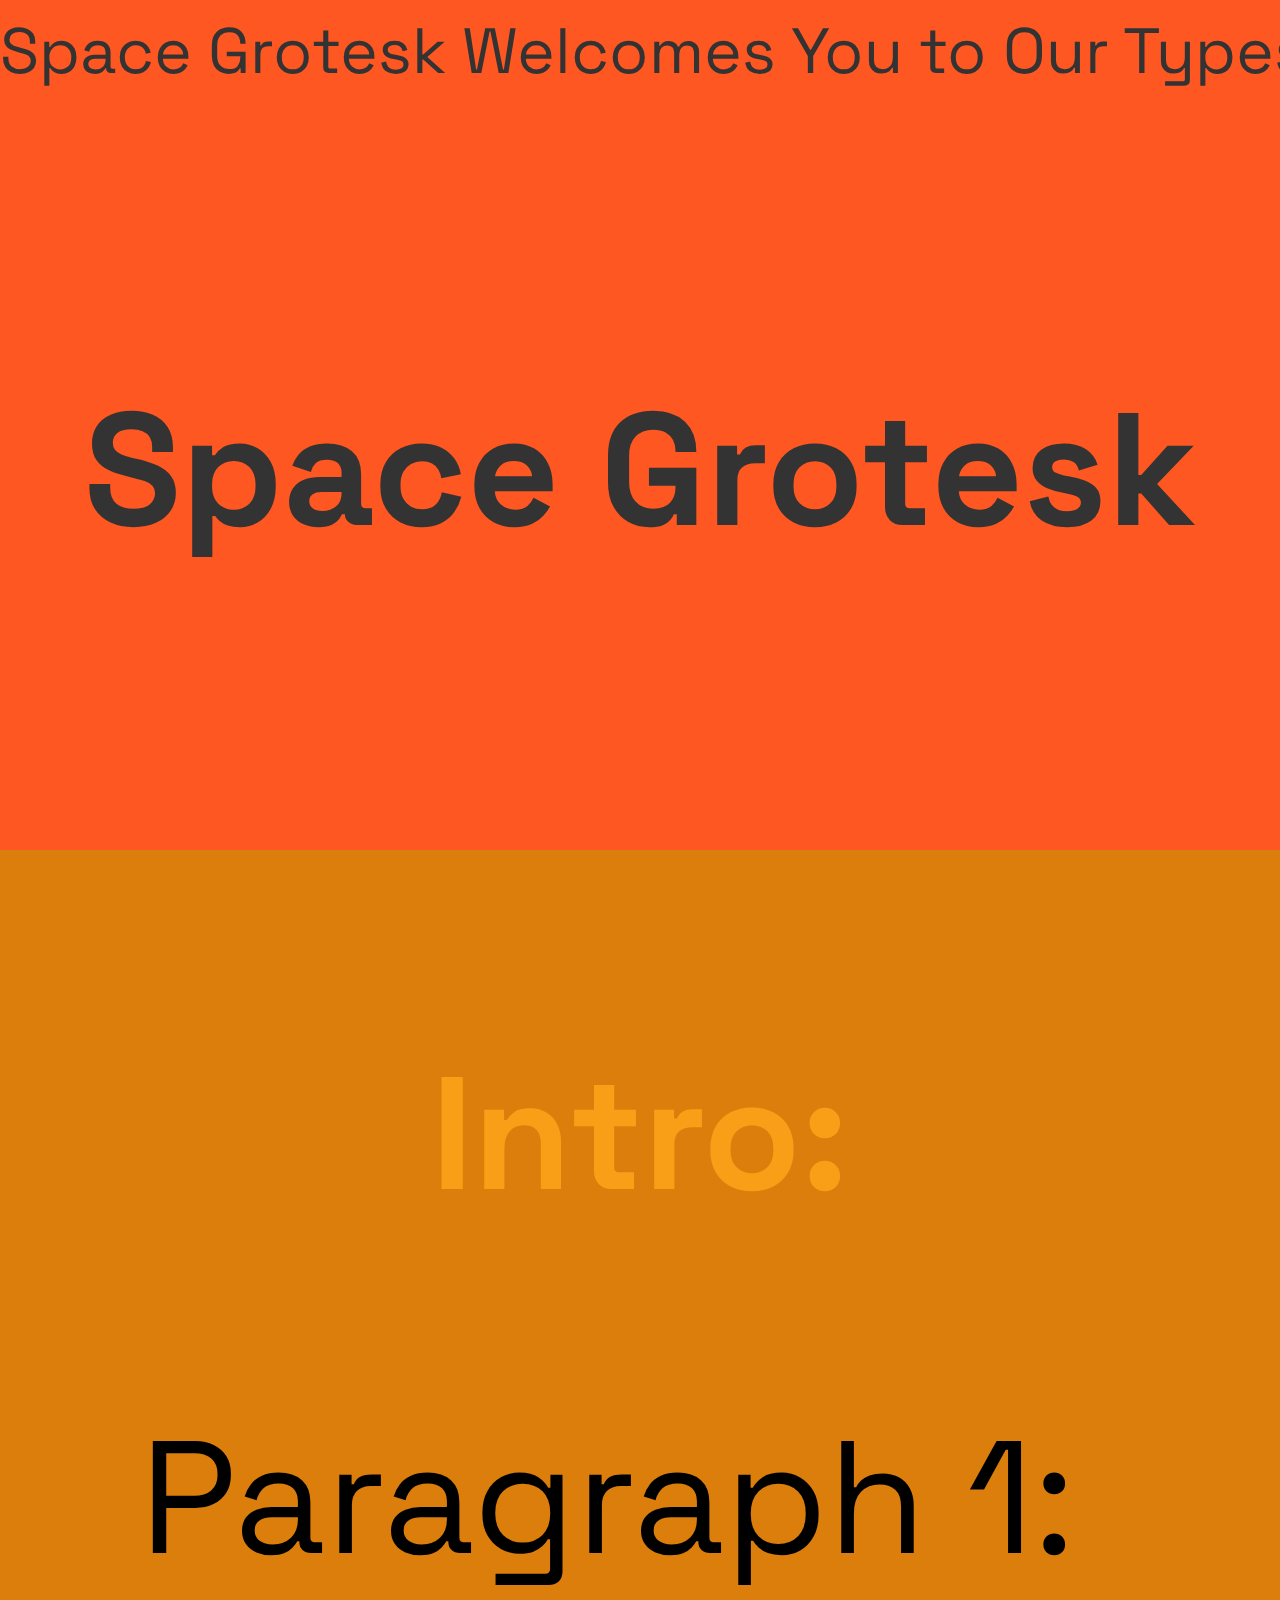
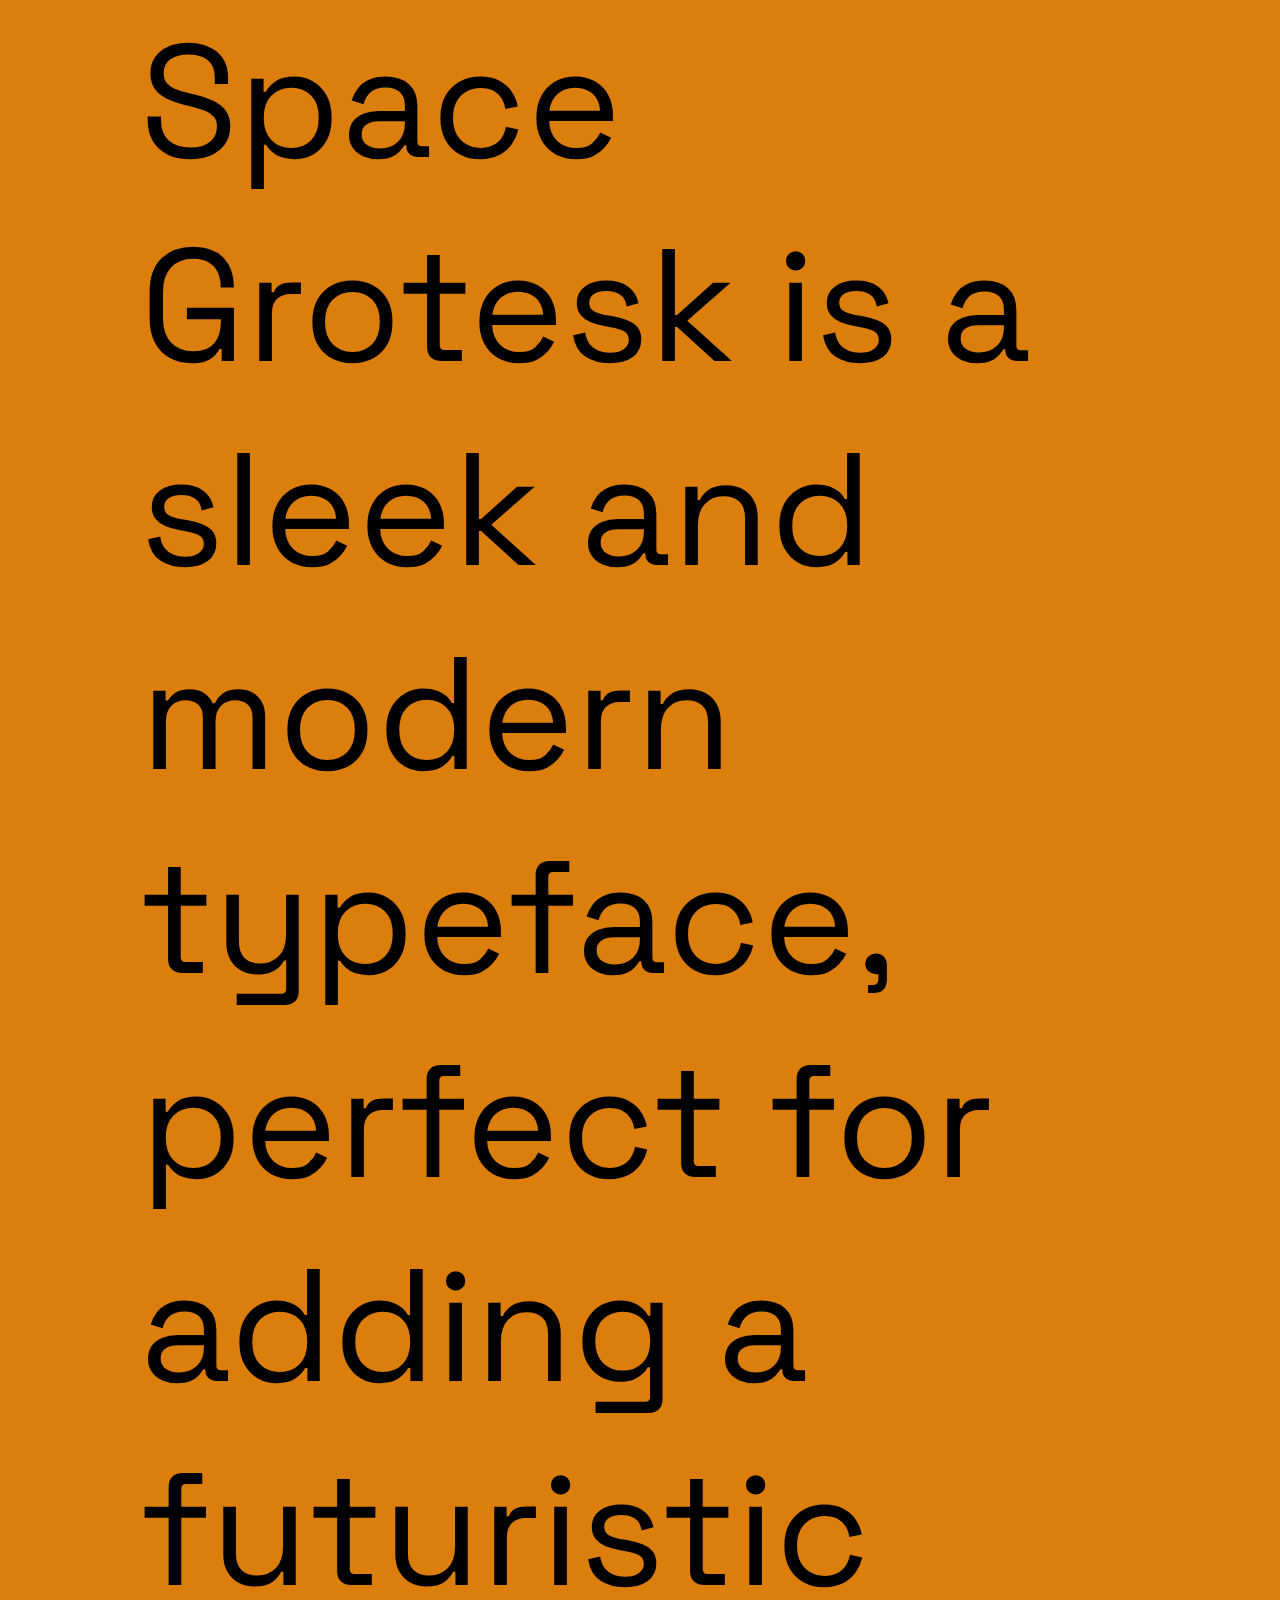
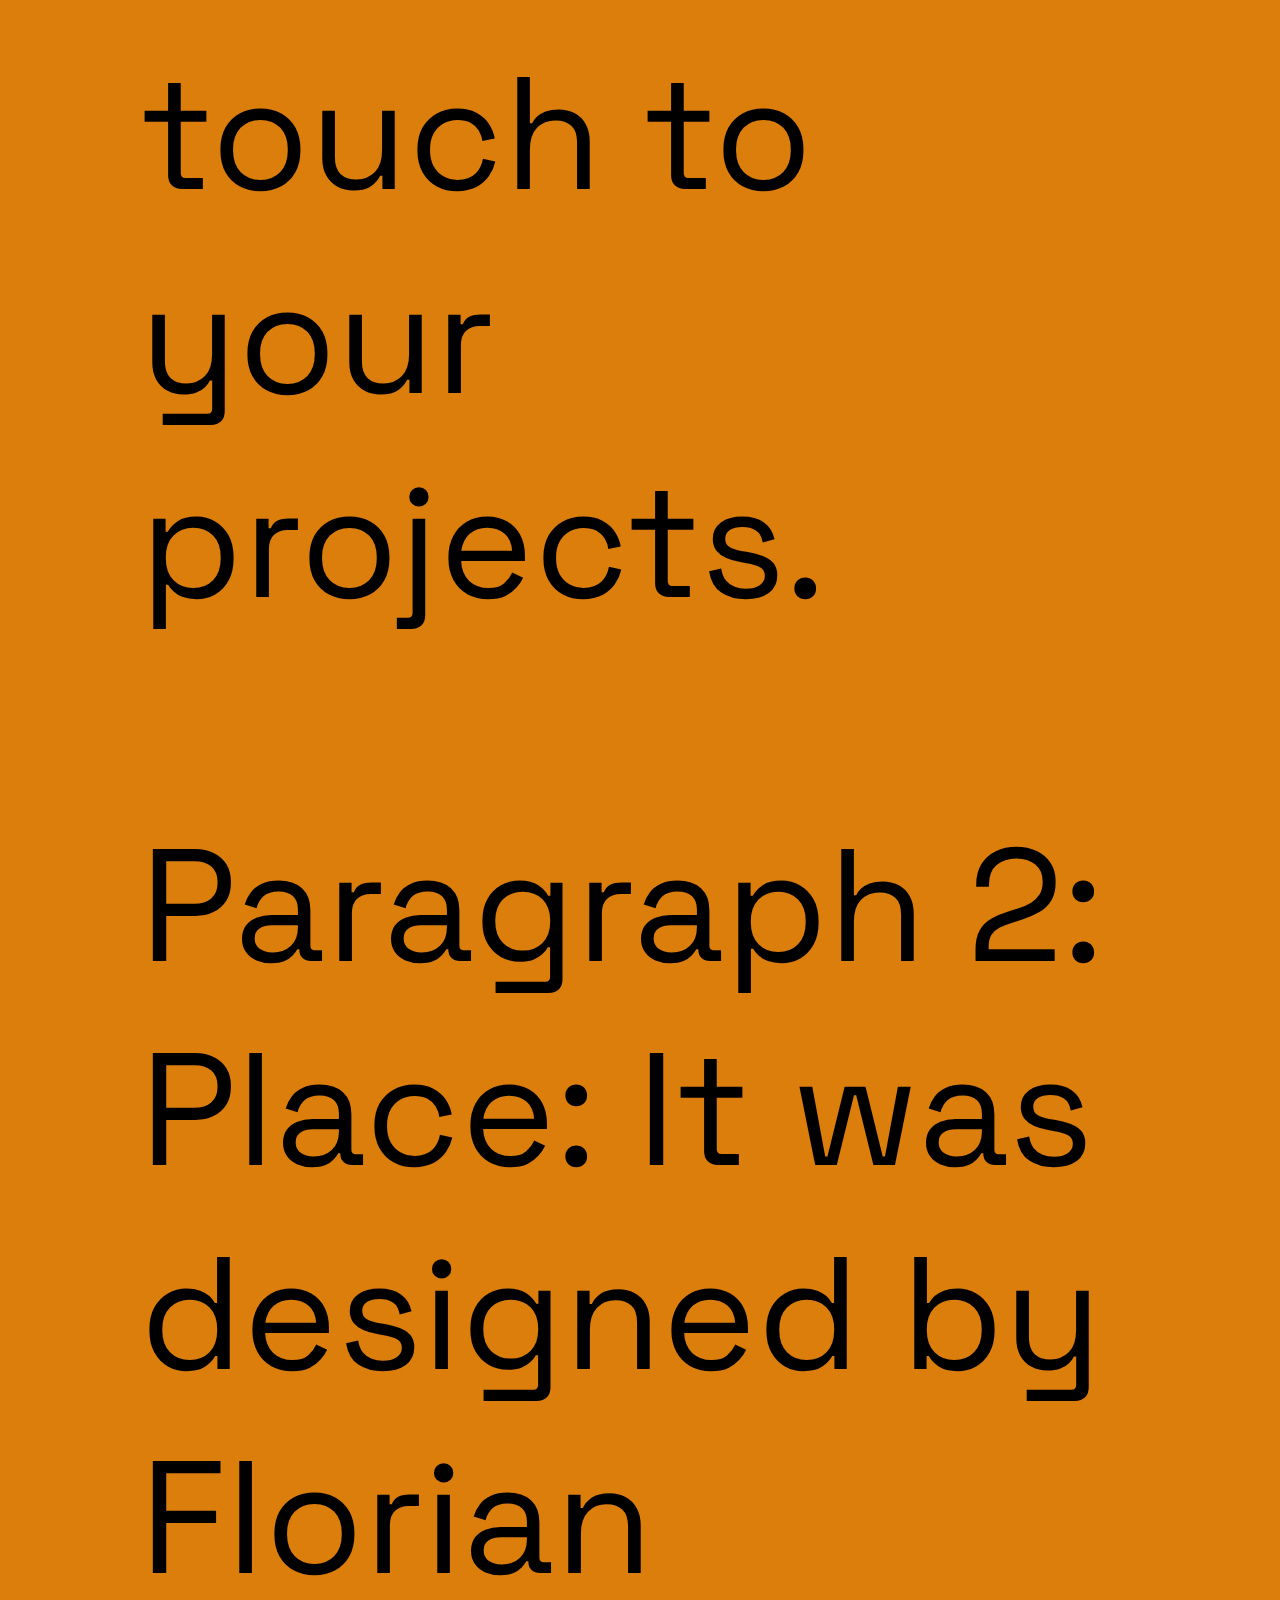
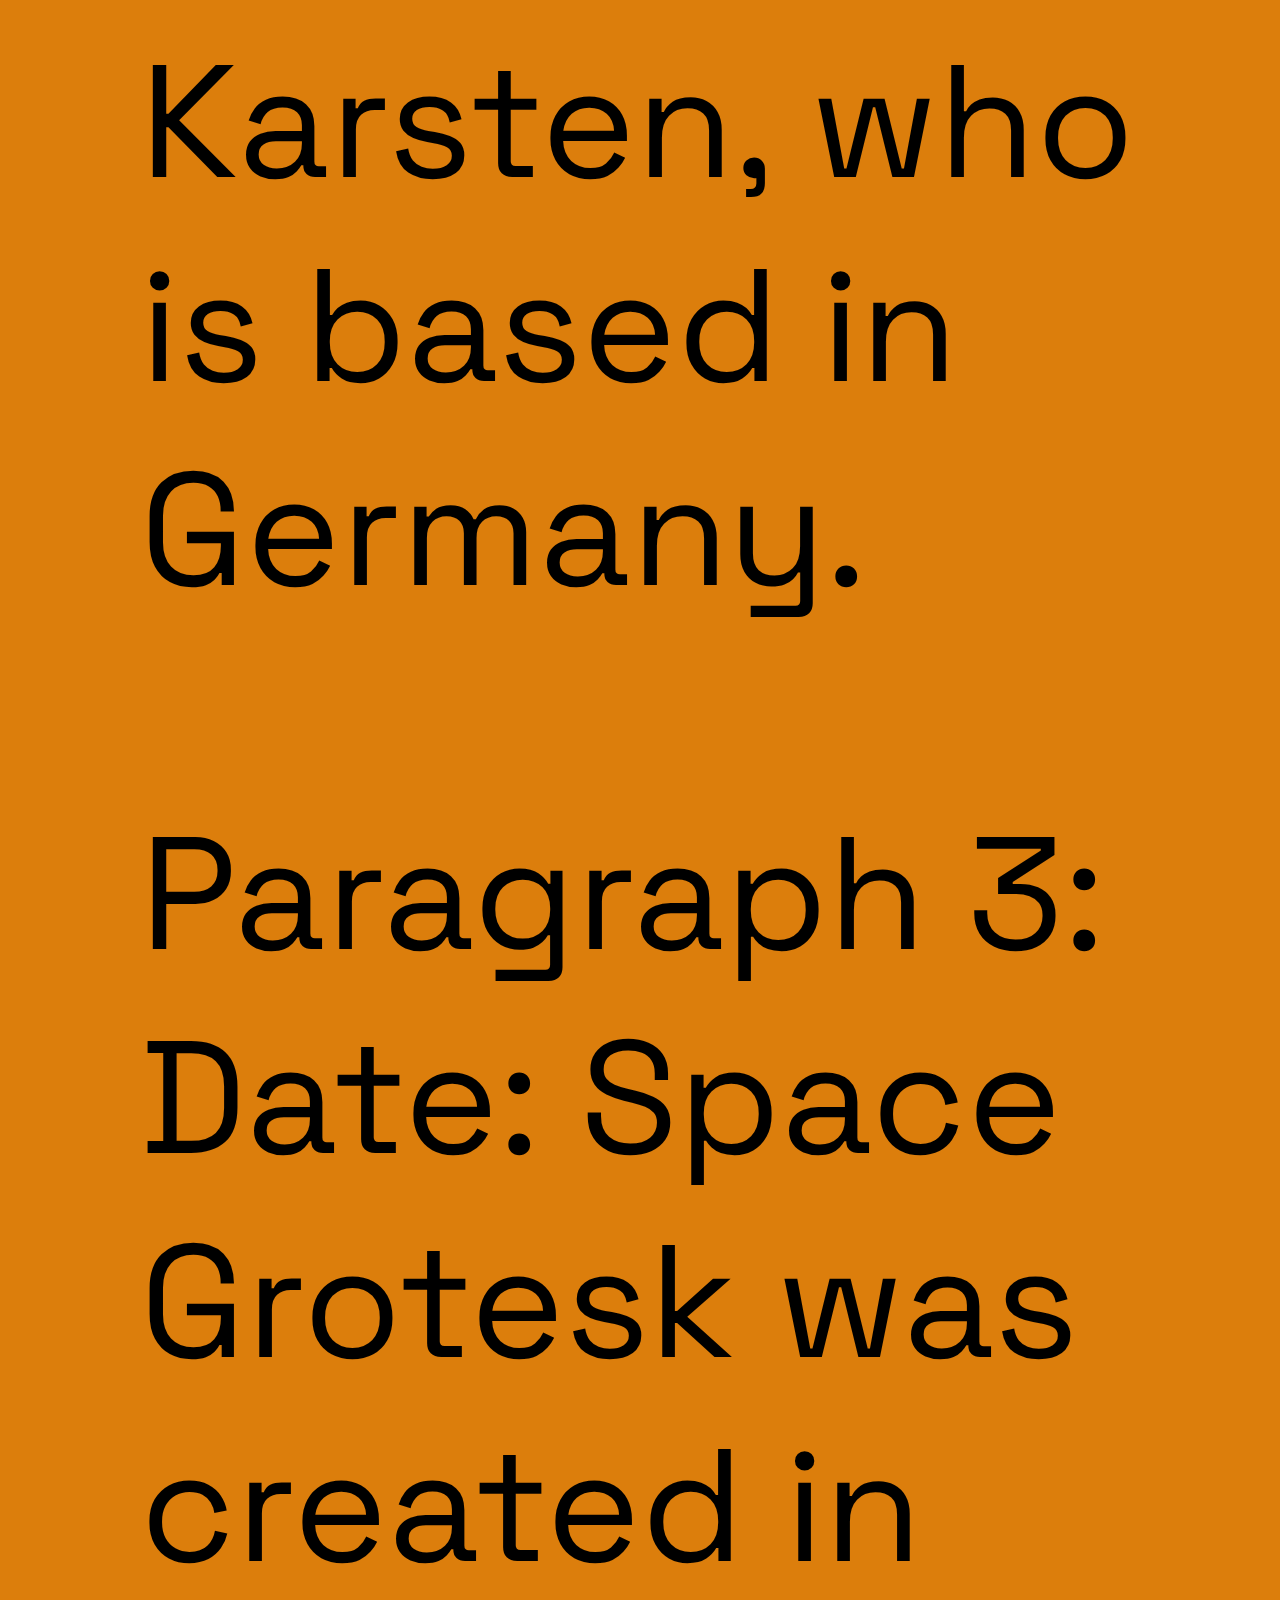
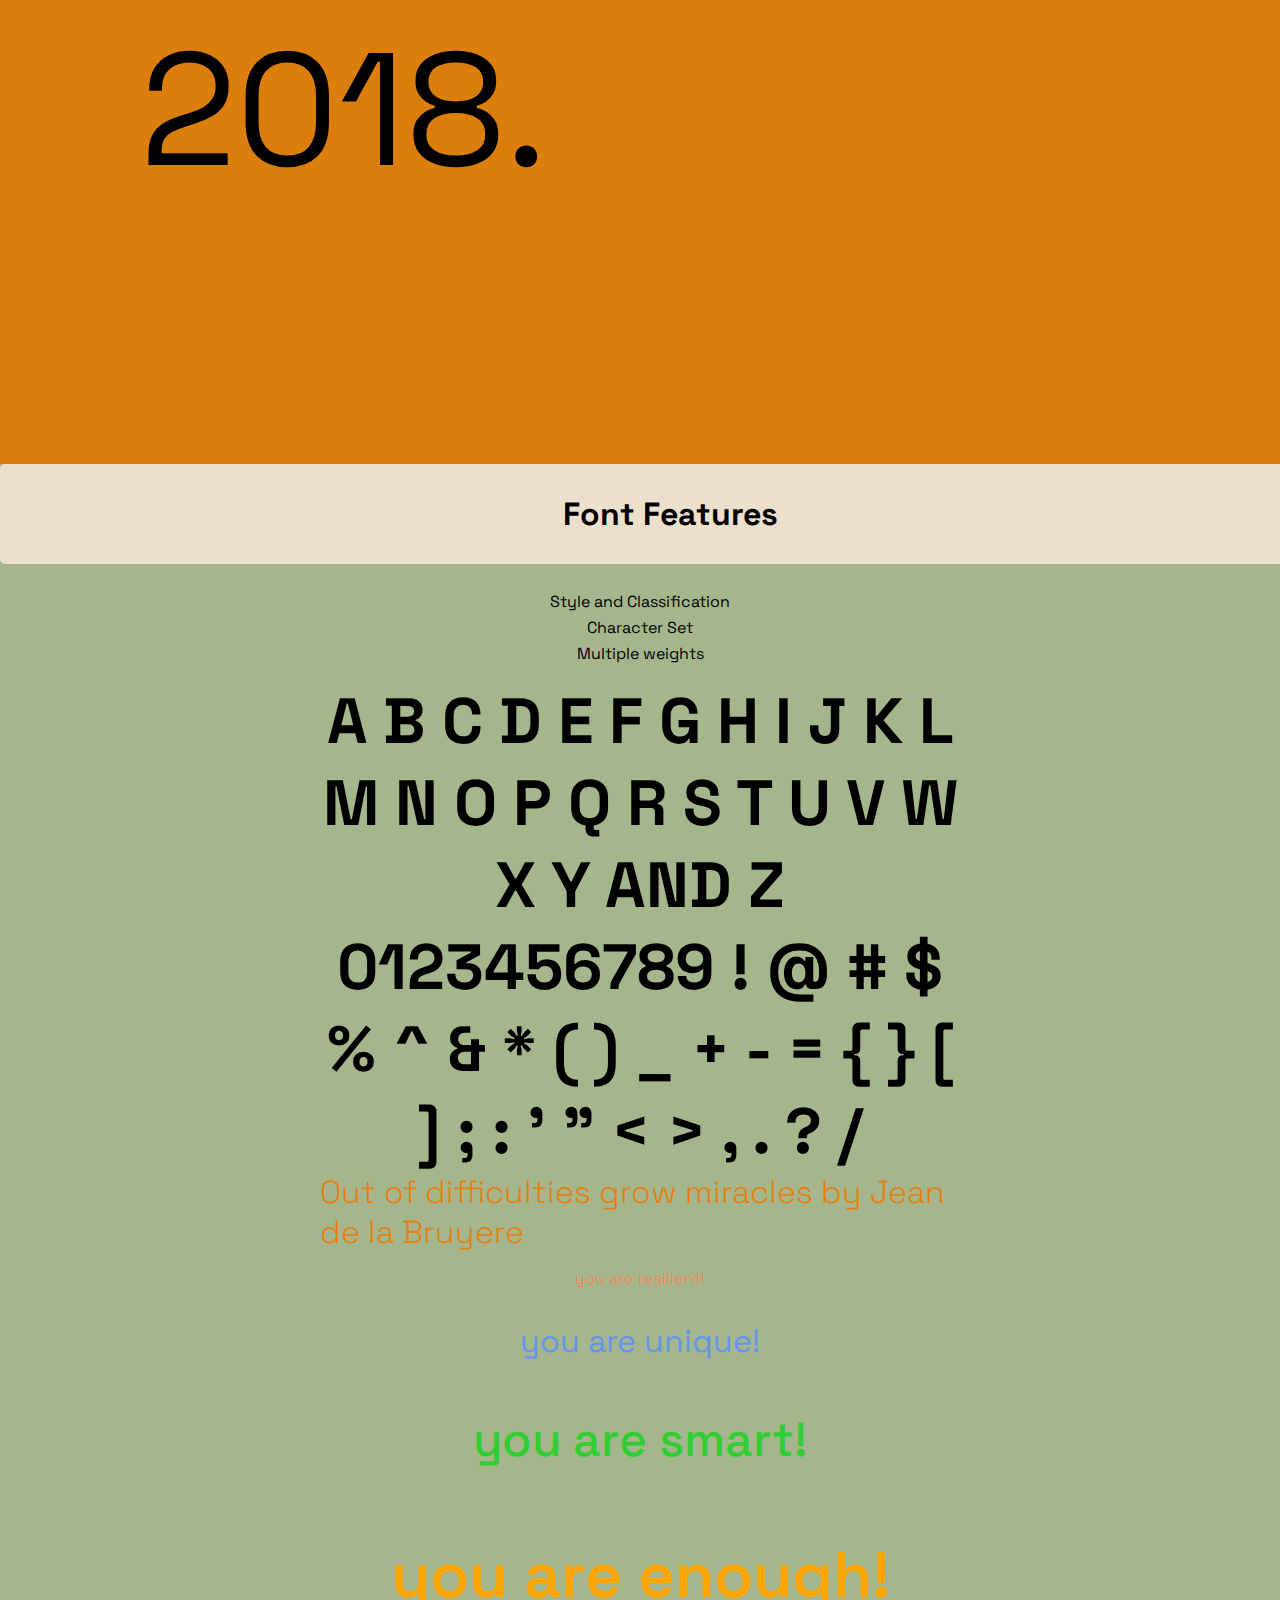
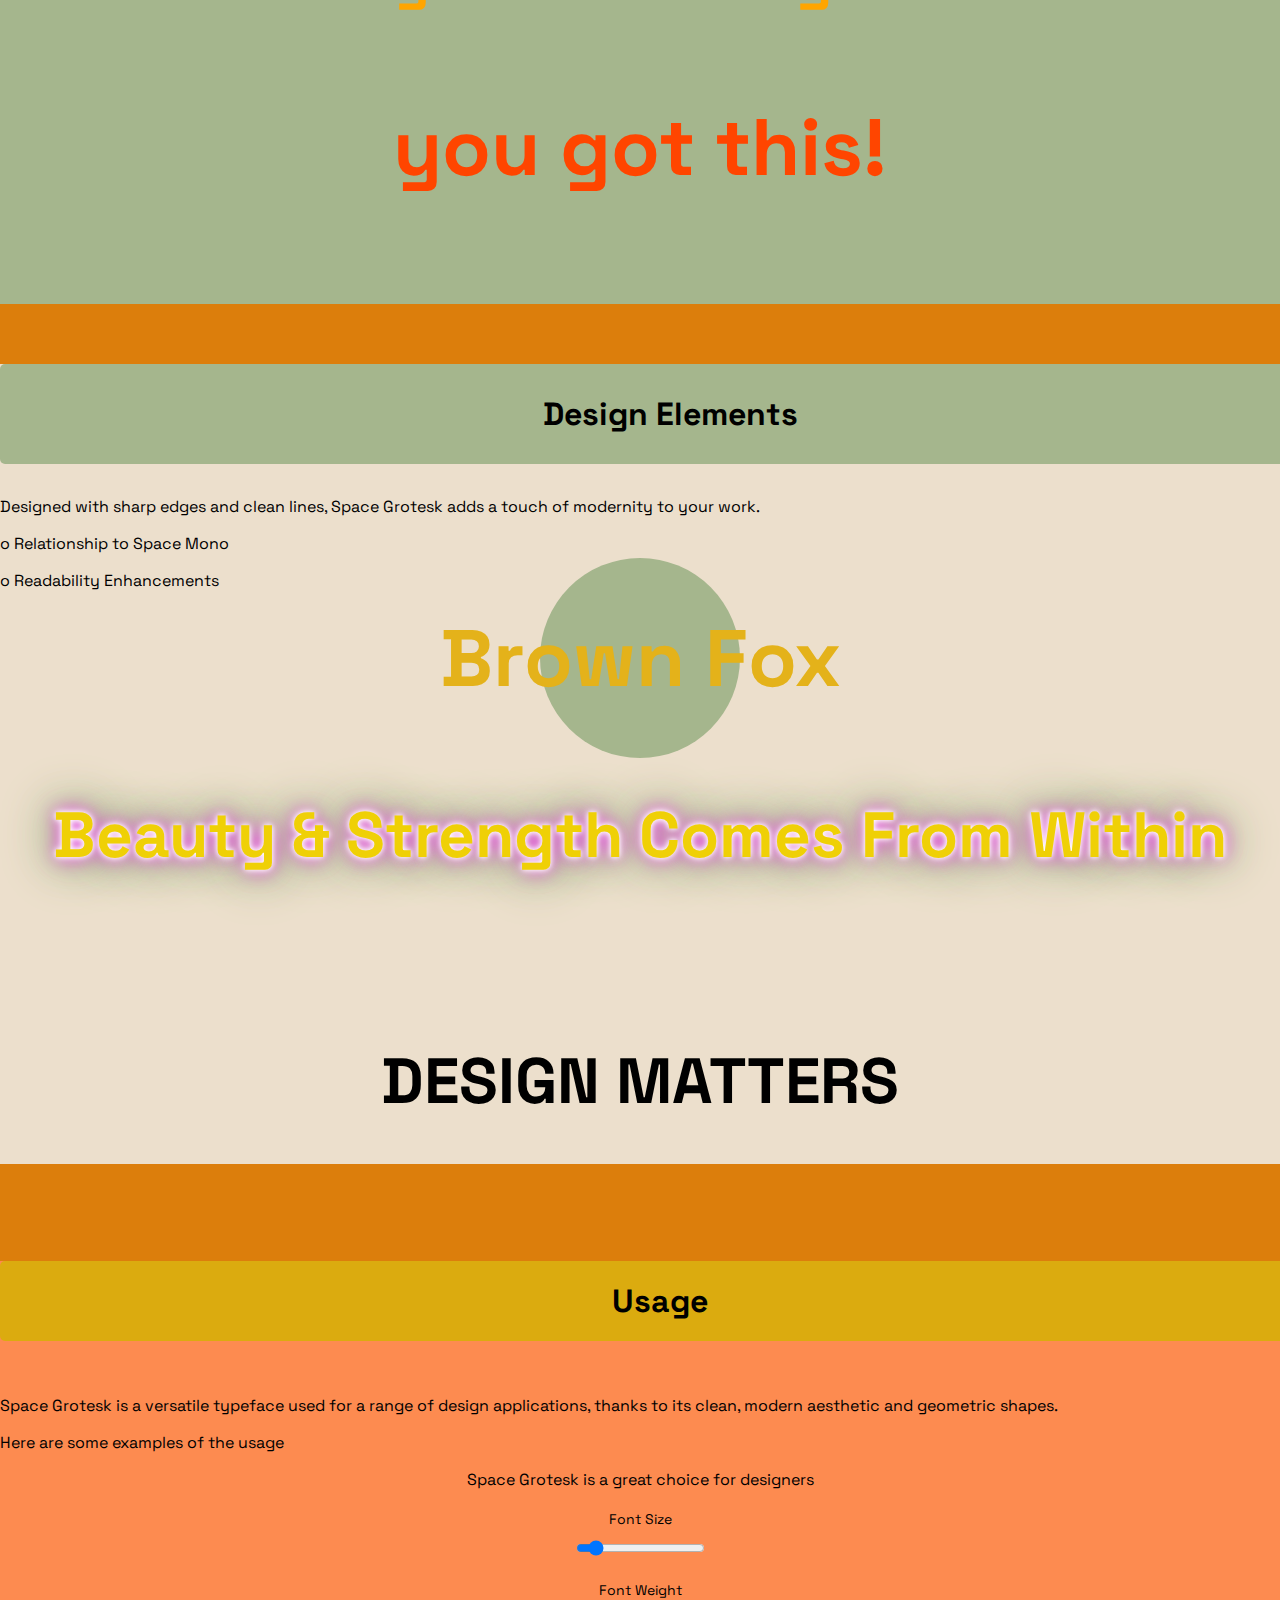
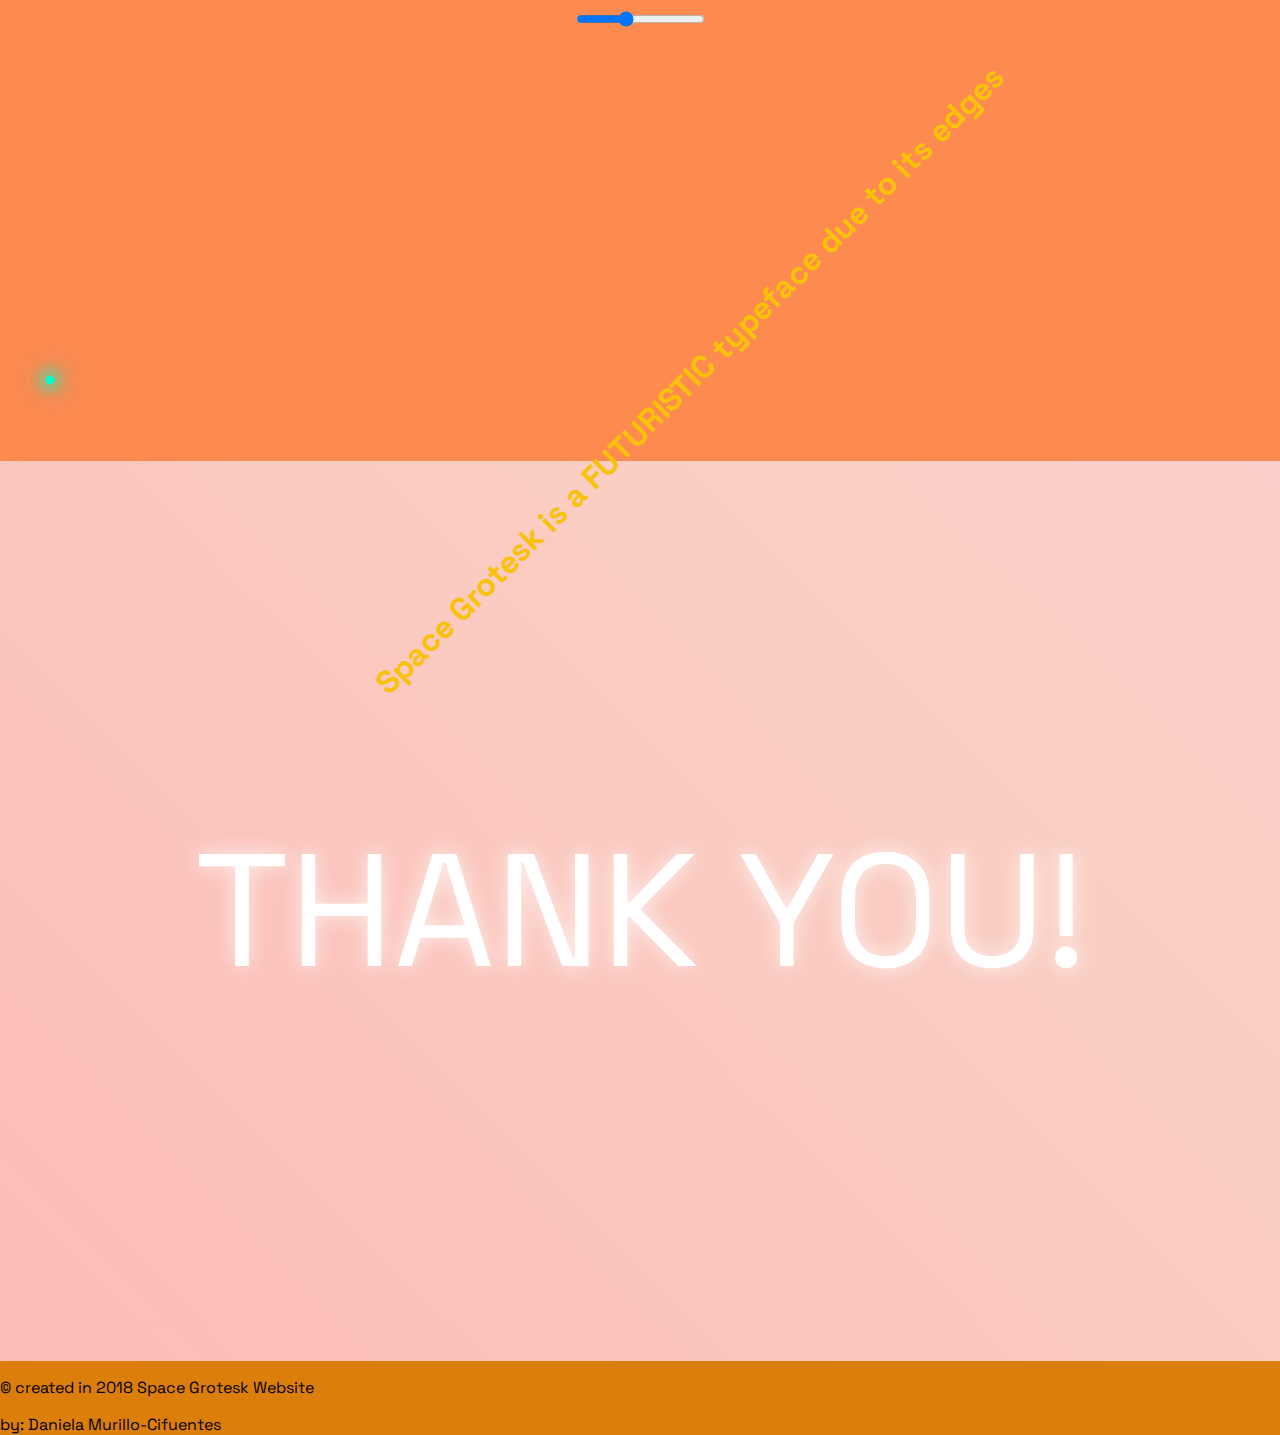
==== commit e771be0a: "Update index.html" ====
--- a/index.html
+++ b/index.html
@@ -44,7 +44,7 @@
              
                   
                 <div class="text">
-                    A B C D E F G H I J K L M N O P Q R S T U V W X Y & Z 0123456789
+                    A B C D E F G H I J K L M N O P Q R S T U V W X Y and Z 0123456789
                    ! @ # $ % ^ & * ( ) _ + - = { } [ ] ; : ' " < > , . ? /</div>
                 <p class="miracle-text">Out of difficulties grow miracles by Jean de la Bruyere</p>
 
--- a/website space grotesk.css
+++ b/website space grotesk.css
@@ -1,4 +1,3 @@
-
 /* Container styling */
 .banner-container {
   width: 800%; /* Set the fixed width of the container here */
@@ -123,6 +122,7 @@
   font-weight: 200, 700;
   transition: all .25s ease-in-out; 
   margin-top: 150px;
+  cursor:pointer;
   
   }
 
@@ -141,20 +141,33 @@
   .features {
     background-color: rgb(165, 182, 141);
     height: 90em;
-  }
-  h2{
+    margin-top: 50px;
+  }
+  .features h2{
     padding: 30px;
+    width: 100%;
     max-width: auto;
-    margin: 30px;
+    margin-top: 60px;
     text-align: center;
     background-color: rgb(236, 223,204);
-    border-radius: 25px;
+    border-radius: 5px;
     font-family: 'Space Grotesk', sans-serif; /* Ensure you load the font externally */
   font-size: 2em;
   }
+  ul{
+    text-align: center;
+    list-style: none;
+    padding: 0;
+  }
+  
   li{
-   text-align: center;
-  }
+    margin: 5px 0;
+    justify-content: center;
+    text-align: center;
+    display: list-item;
+  }
+
+
 
   .text {
     margin: auto;
@@ -162,6 +175,7 @@
     font-size: 48px;
     text-transform: uppercase; /* Start with uppercase letters */
     transition: text-transform 0.3s ease; /* Smooth transition */
+    cursor: pointer
   }
   
   .text:hover {
@@ -208,27 +222,33 @@
   font-family: 'Space Grotesk', sans-serif;
   margin-top: 50px;
 }
+/* Hover effects for each weight */
 .weight-300 {
+  color: #ff7f50; /* Coral color */
   font-weight: 300;
   text-align: center;
   font-size: 1em
 }
 .weight-400 {
+  color: #6495ed; /* Cornflower Blue */
   font-weight: 400;
   text-align: center;
   font-size: 2em;
 }
-.weight-500 {
+.weight-500{
+  color: #32cd32; /* Lime Green */
   font-weight: 500;
   text-align: center;
   font-size: 3em;
 }
 .weight-600 {
+  color: #ffa500; /* Orange */
   font-weight: 600;
   text-align: center;
   font-size: 4em;
 }
 .weight-700 {
+  color: #ff4500; /* Orange Red */
   font-weight: 700;
   text-align: center;
   font-size: 5em;
@@ -242,56 +262,6 @@
   height: 2em; /* Ensures smooth animation */
 }
 
-/* Words Styling */
-.word {
-  position: absolute;
-  opacity: 0;
-  transform: translateY(20px); /* Slide in from below */
-  animation: morph 9s linear infinite;
-}
-
-.word:nth-child(1) {
-  animation-delay: 0s;
-}
-.word:nth-child(2) {
-  animation-delay: 3s;
-}
-.word:nth-child(3) {
-  animation-delay: 6s;
-}
-
-/* Animation Keyframes */
-@keyframes morph {
-  0% {
-    opacity: 0;
-    transform: translateY(20px);
-  }
-  10% {
-    opacity: 1;
-    transform: translateY(0);
-  }
-  30% {
-    opacity: 1;
-    transform: translateY(0);
-  }
-  40% {
-    opacity: 0;
-    transform: translateY(-20px); /* Slide out upward */
-  }
-  100% {
-    opacity: 0;
-    transform: translateY(-20px);
-  }
-}
-   
-
-
-
-
-
-
-
-
   .design {
     background-color: rgb(236, 223,204);
     height: 50em;
@@ -300,10 +270,11 @@
   }
   h3{
     padding: 30px;
+    width: 100%;
     max-width: auto;
-    margin: 30px;
+    margin-top: 60px;
     background-color: #A5B68D;
-    border-radius: 25px;
+    border-radius: 5px;
     font-family: 'Space Grotesk', sans-serif;
     font-size: 2em;
   }
@@ -375,33 +346,8 @@
   }
 }
 
-.hero {
-  text-align: center;
-}
-
-.hero h4 {
-  font-size: 3em;
-  font-weight: bold;
-  letter-spacing: 2px;
-  color: #fff;
-  animation: glow 2s ease-in-out infinite alternate,
-             slideIn 2s ease-out forwards;
-  opacity: 0;
-}
-
-/* Keyframes for text glow effect */
-@keyframes glow {
-  0% {
-    text-shadow: 0 0 10px #fff, 0 0 20px #fff, 0 0 30px rgb(165, 182, 141),
-                 0 0 40px rgb(165, 182, 141), 0 0 50px rgb(165, 182, 141), 0 0 60px rgb(165, 182, 141),
-                 0 0 70px rgb(165, 182, 141);
-  }
-  100% {
-    text-shadow: 0 0 5px #fff, 0 0 10px #fff, 0 0 15px #ff00ff,
-                 0 0 20px rgb(219, 171, 15), 0 0 25px rgb(219, 171, 15), 0 0 30px rgb(219, 171, 15),
-                 0 0 35px #ff00ff;
-  }
-}
+
+a
 
 /* Keyframes for sliding text in */
 @keyframes slideIn {
@@ -415,81 +361,43 @@
   }
 }
 
-/* Font Anatomy Container */
-.font-anatomy {
-  position: relative;
-  text-align: center;
-}
-
-/* Letter Styling */
-.letter-container {
-  position: relative;
-  font-size: 8rem;
+
+.glow-text {
+  font-size: 4rem;
   font-weight: bold;
-  display: inline-block;
-}
-
-.letter {
-  color: rgb(228, 178, 26);
-}
-
-/* Labels Styling */
-.label {
-  position: absolute;
-  font-size: 1rem;
-  background-color: #000;
-  color: #fff;
-  padding: 0.2em 0.5em;
-  border-radius: 5px;
-  opacity: 0;
-  animation: label-fade 12s linear infinite;
-}
-
-.baseline {
-  top: 90%;
-  left: 50%;
-  transform: translateX(-50%);
-  animation-delay: 0s;
-}
-
-.x-height {
-  top: 50%;
-  left: 50%;
-  transform: translateX(-50%);
-  animation-delay: 2s;
-}
-
-.ascender {
-  top: 10%;
-  left: 50%;
-  transform: translateX(-50%);
-  animation-delay: 4s;
-}
-
-.descender {
-  top: 120%;
-  left: 50%;
-  transform: translateX(-50%);
-  animation-delay: 6s;
-}
-
-/* Animation Keyframes */
-@keyframes label-fade {
-  0%, 20% {
+  color: #efd006; /* Base text color */
+  text-shadow: 0 0 5px #ffffff, 0 0 10px #ffffff, 0 0 20px #ff00ff, 0 0 30px rgb(165, 182, 141) , 0 0 40px rgb(165, 182, 141), 0 0 50px rgb(165, 182, 141), 0 0 60px rgb(165, 182, 141);
+  animation: glow-pulse 2s infinite ease-in-out; /* Animation applied here */
+}
+
+/* Define the pulsating glow animation */
+@keyframes glow-pulse {
+  0% {
+      text-shadow: 0 0 5px #ffffff, 0 0 10px #ffffff, 0 0 20px #ff00ff, 0 0 30px #ff00ff, 0 0 40px #ff00ff, 0 0 50px #ff00ff, 0 0 60px #ff00ff;
+  }
+  50% {
+      text-shadow: 0 0 10px #ffffff, 0 0 20px rgb(219, 171, 15), 0 0 30px rgb(219, 171, 15), 0 0 40px rgb(219, 171, 15), 
+  }
+  100% {
+      text-shadow: 0 0 5px #ffffff, 0 0 10px #ffffff, 0 0 20px rgb(219, 171, 15), 0 0 30px rgb(220, 126, 12), 0 0 40px rgb(165, 182, 141), 0 0 50px #ff00ff, 0 0 60px rgb(219, 171, 15);
+  }
+}
+/* Keyframes for sliding text in */
+@keyframes slideIn {
+  0% {
     opacity: 0;
-  }
-  25%, 50% {
+    transform: translateY(20px);
+  }
+  100% {
     opacity: 1;
-  }
-  55%, 100% {
-    opacity: 0;
+    transform: translateY(0);
   }
 }
 
 /* Text Styling */
 .color-contrast {
   width: 100%;
-  height: 100%;
+  height: 30%;
   display: flex;
   justify-content: center;
   align-items: center;
@@ -515,13 +423,13 @@
     background-color: #f4ece3; /* Muted palette: beige */
   }
   50.1%, 66.6% {
-    background-color: #0f4c81; /* Muted palette: deep blue */
+    background-color: rgb(165, 182, 141); /* Muted palette: deep blue */
   }
   66.7%, 83.3% {
     background-color: #d4af37; /* Muted palette: gold */
   }
   83.4%, 100% {
-    background-color: #8b0000; /* High contrast: deep red */
+    background-color: #ff5722; /* High contrast: deep red */
   }
 }
 
@@ -550,18 +458,16 @@
 
 
 .usage{
-  background-color:rgb(253,139,80)
-  
-  
-  
+  background-color:rgb(253,139,80);
+  height: 50em;
 }
 h5{
-  padding: 30px;
+  padding: 20px;
+  width: 100%;
   max-width: auto;
-  margin: 30px;
+  margin-top: 60px;
   background-color:rgb(219, 171, 15);
- 
-  border-radius: 25px;
+  border-radius: 5px;
   font-family: 'Space Grotesk', sans-serif;
   font-size: 2em;
 }
@@ -569,6 +475,7 @@
 #text {
   font-size: 16px;
   font-weight: 400;
+  background-color: rgb(253,139,80);
   transition: all 0.3s ease;
 }
 
@@ -580,18 +487,169 @@
   font-size: 14px;
   margin-bottom: 10px;
 }
-
-
-
-
-
-
-
-
-
-  .footer{
-    background-color: rgb(91, 70, 70);
-    font-size: 5em;
-  }
-  p{
-  }+/* Words Styling */
+.word {
+  position: center;
+  opacity: 0;
+  transform: translateY(20px); /* Slide in from below */
+  animation: morph 9s linear infinite;
+}
+
+.word:nth-child(1) {
+  animation-delay: 0s;
+}
+.word:nth-child(2) {
+  animation-delay: 3s;
+}
+.word:nth-child(3) {
+  animation-delay: 6s;
+}
+
+/* Animation Keyframes */
+@keyframes morph {
+  0% {
+    opacity: 0;
+    transform: translateY(20px);
+  }
+  10% {
+    opacity: 1;
+    transform: translateY(0);
+  }
+  30% {
+    opacity: 1;
+    transform: translateY(0);
+  }
+  40% {
+    opacity: 0;
+    transform: translateY(-20px); /* Slide out upward */
+  }
+  100% {
+    opacity: 0;
+    transform: translateY(-20px);
+  }
+}
+.scroll-container {
+  height: 200vh; /* Double the viewport height for scrolling */
+  display: flex;
+  align-items: center;
+  justify-content: center;
+  position: relative;
+  background: #f5f5f5;
+  font-family: 'Space Grotesk', sans-serif;
+}
+
+.scroll-text {
+  font-size: 27rem;
+  font-weight: bold;
+  text-transform: uppercase;
+  color: #333;
+  position: sticky;
+  top: 40vh; /* Sticks around 40% of the viewport height */
+  transition: all 0.3s ease-in-out;
+}
+
+.container {
+  text-align: center;
+}
+
+/* Container */
+.motion-container {
+  position: relative;
+}
+
+/* Text Following Path */
+.motion-text {
+  font-size: 2rem;
+  font-weight: bold;
+  position: absolute;
+  white-space: nowrap;
+  animation: follow-path 6s linear infinite;
+  color: rgb(249, 193, 7);
+}
+
+/* Particle for Trail Effect */
+.particle {
+  position: absolute;
+  width: 8px;
+  height: 8px;
+  background: #00ffcc;
+  border-radius: 50%;
+  animation: particle-follow 6s linear infinite;
+  box-shadow: 0 0 15px #00ffcc, 0 0 30px #00ffcc;
+}
+/* Staggered Animation */
+.particle-1{
+  animation-delay: 0s;
+}
+.particle-2{
+  animation-delay: 0.2s;
+}
+.particle-3{
+  animation-delay:0.4s;
+}
+/* Motion Path Animation */
+@keyframes follow-path {
+  0% {
+    offset-distance: 0%;
+  }
+  100% {
+    offset-distance: 100%;
+  }
+}
+
+@keyframes particle-follow {
+  0% {
+    offset-distance: 0%;
+  }
+  100% {
+    offset-distance: 100%;
+  }
+}
+
+/* Define the Path */
+.motion-text,
+.particle {
+  offset-path: path("M50,200 C150,100 350,300 450,200"); /* Example wave curve */
+}
+
+
+
+
+
+
+
+
+
+
+
+
+
+
+.thank-you-section {
+  height: 100vh;
+  display: flex;
+  justify-content: center;
+  align-items: center;
+  background: linear-gradient(45deg, #ff9a9e, #fad0c4, #fbc2eb);
+  background-size: 400% 400%;
+  animation: gradientShift 10s ease infinite;
+}
+
+.thank-you-text {
+  font-family: 'Space Grotesk', sans-serif;
+  font-size: 10rem;
+  color: white;
+  text-shadow: 0 0 20px rgba(255, 255, 255, 0.8);
+  animation: glow 2s ease-in-out infinite alternate;
+}
+
+@keyframes gradientShift {
+  0% { background-position: 0% 50%; }
+  50% { background-position: 100% 50%; }
+  100% { background-position: 0% 50%; }
+}
+
+@keyframes glow {
+  from { text-shadow: 0 0 10px rgba(255, 255, 255, 0.6); }
+  to { text-shadow: 0 0 20px rgb(219, 171, 15); }
+}
